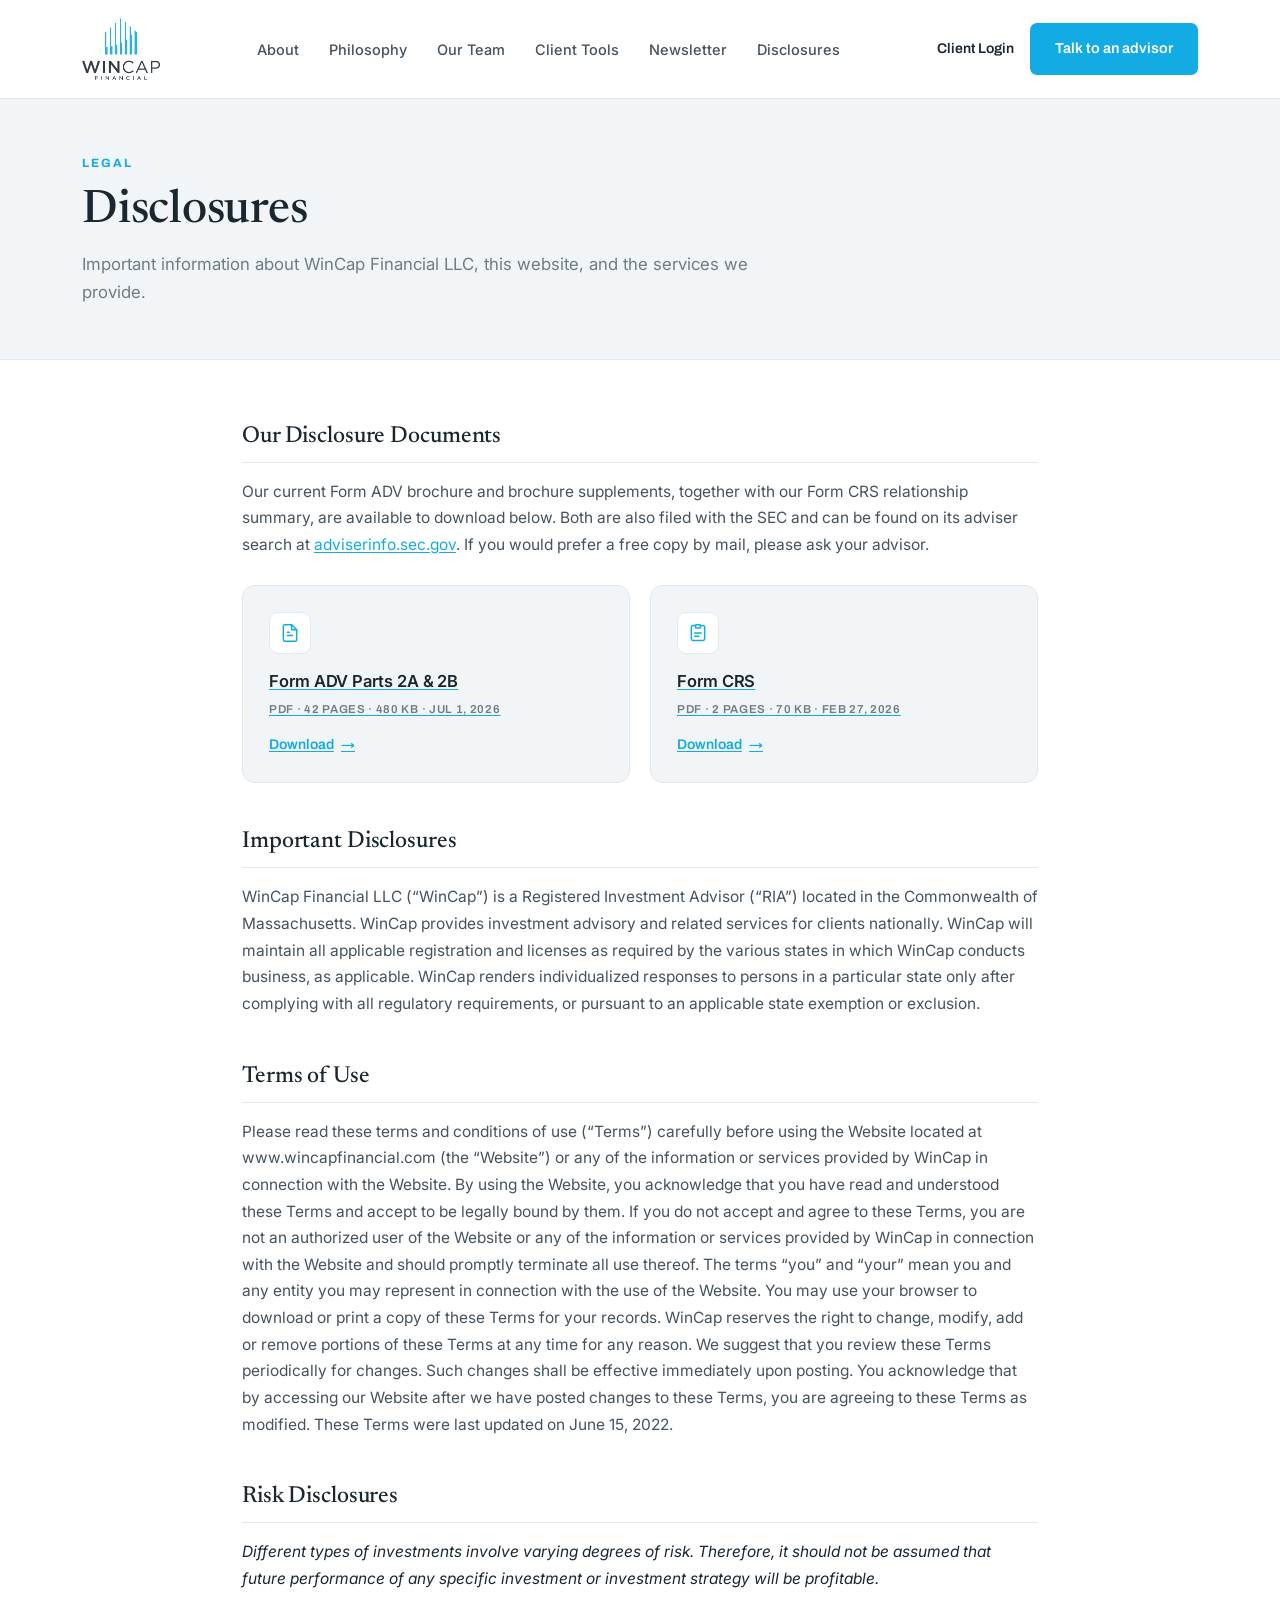
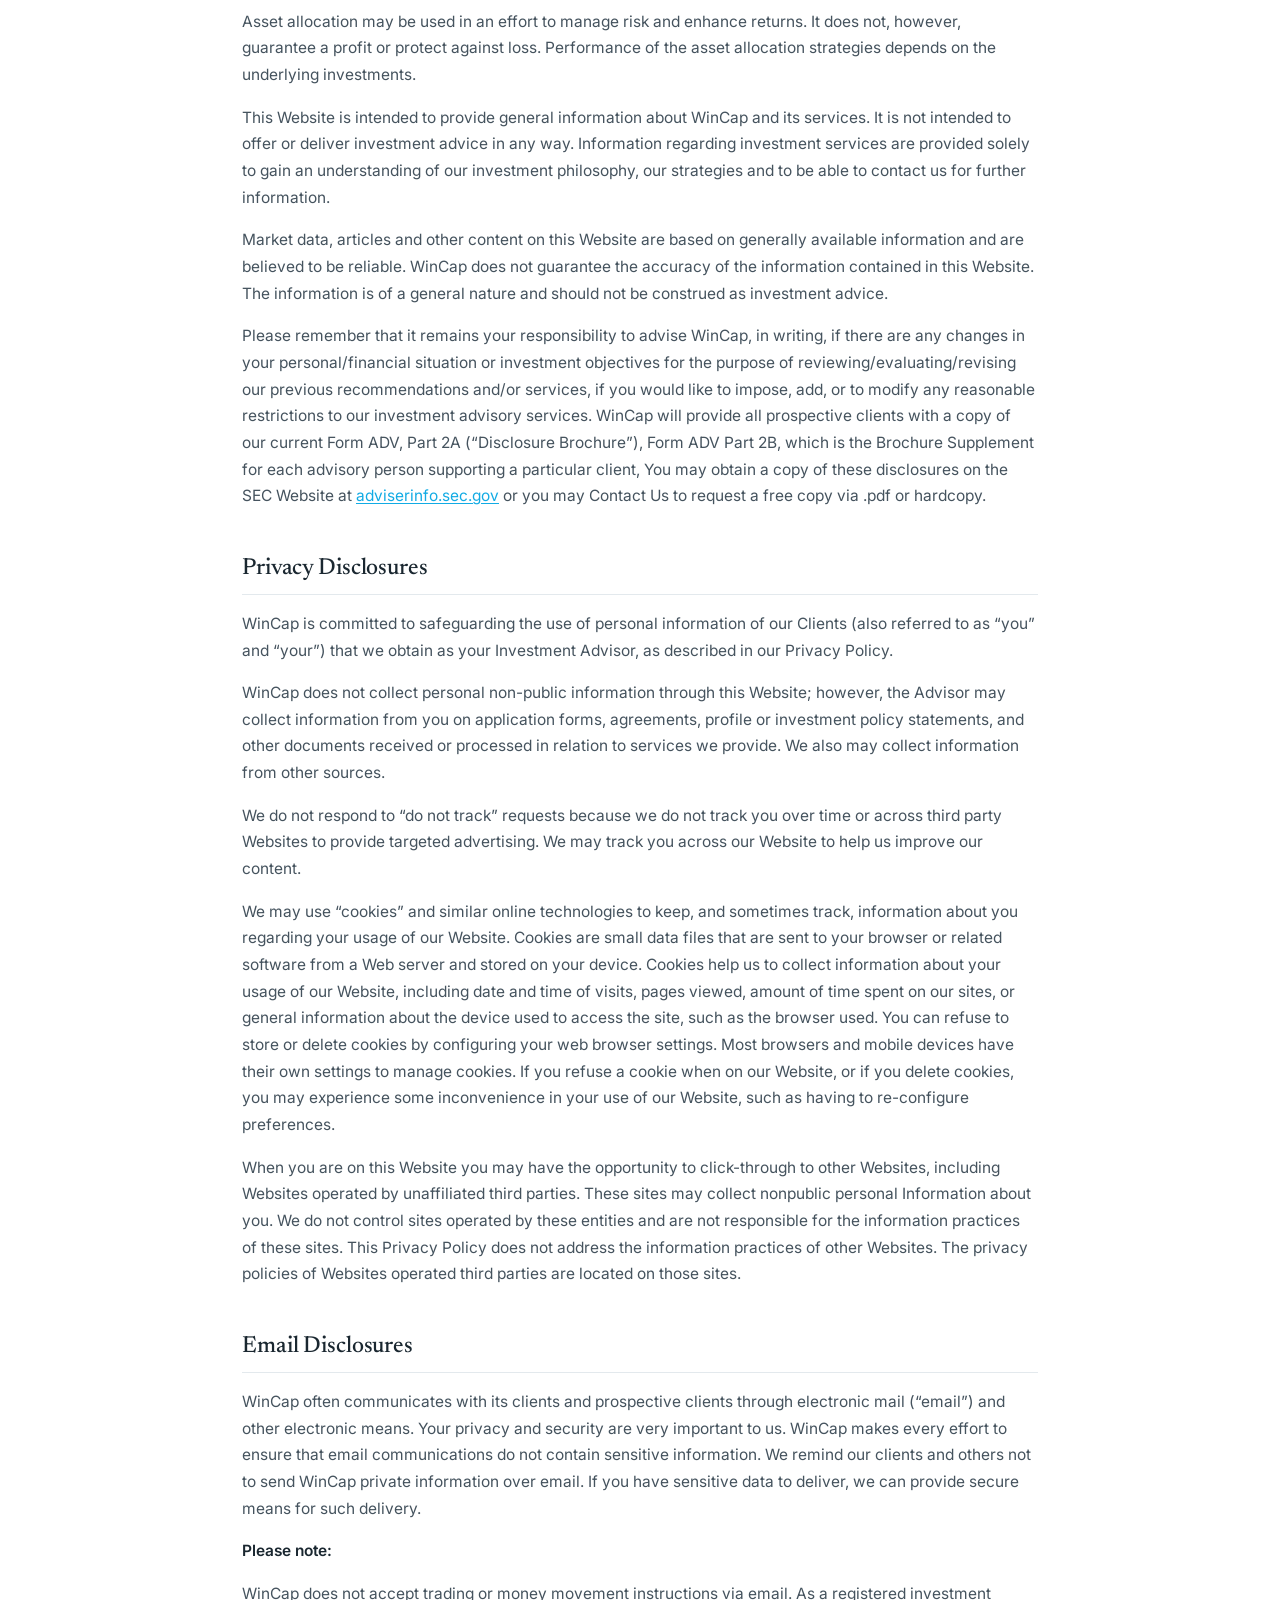
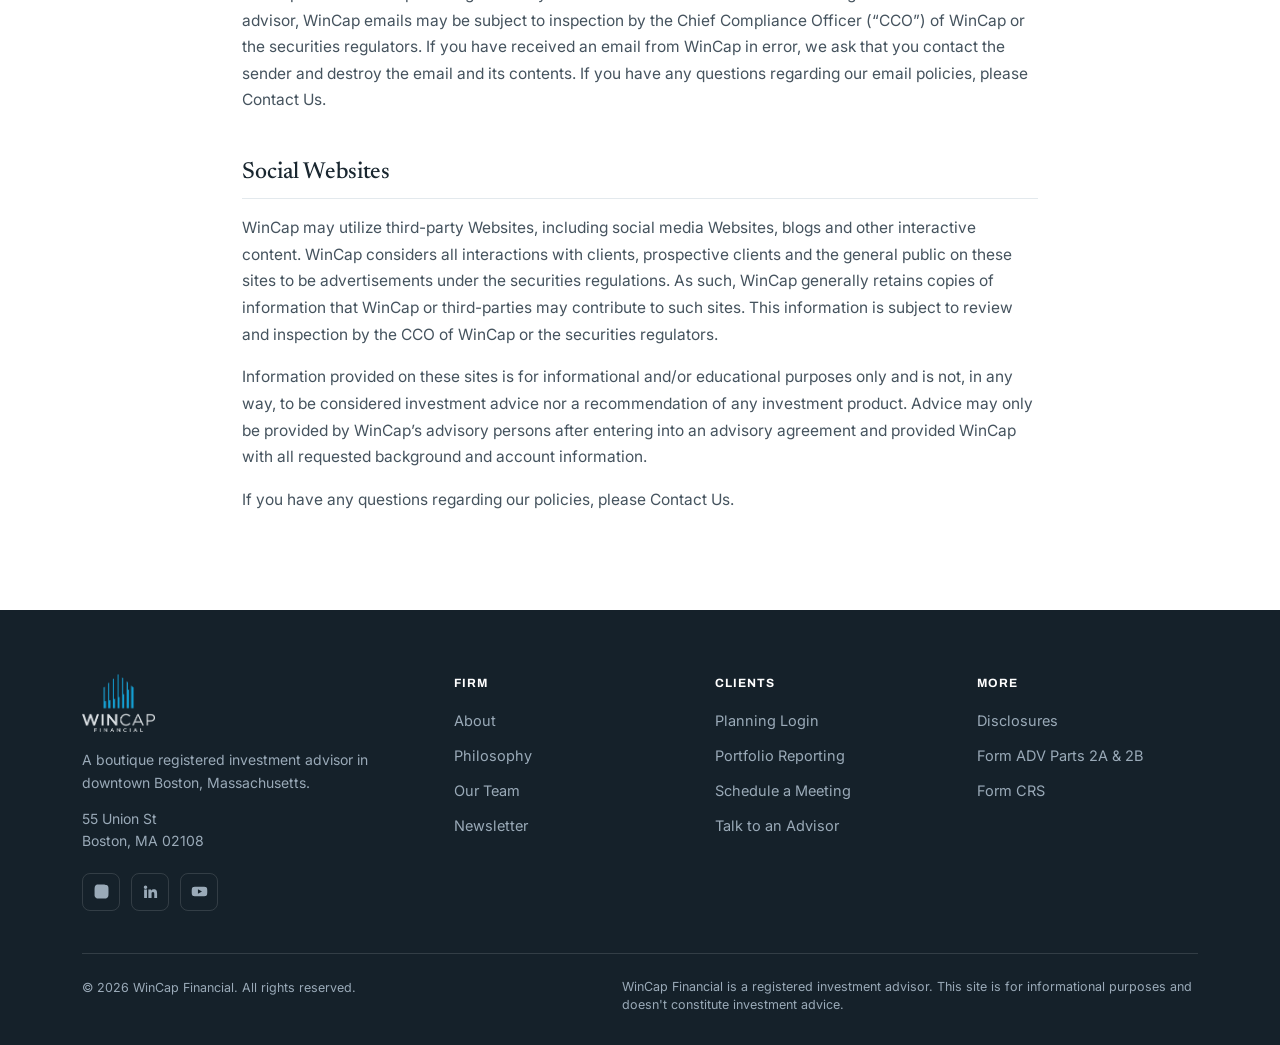
==== disclosures.html @ f6222c0a "Drop the description blurb inside the two document cards Each card is now icon, title, format/size/d" ====
<!DOCTYPE html>
<html lang="en">
<head>
<meta charset="UTF-8">
<meta name="viewport" content="width=device-width, initial-scale=1">
<title>Disclosures | WinCap Financial</title>
<meta name="description" content="Important disclosures, terms of use, risk, privacy and email disclosures for WinCap Financial LLC, a registered investment advisor in Boston, Massachusetts.">
<link rel="preconnect" href="https://fonts.googleapis.com">
<link rel="preconnect" href="https://fonts.gstatic.com" crossorigin>
<link href="https://fonts.googleapis.com/css2?family=Newsreader:opsz,wght@6..72,400;6..72,500;6..72,600&family=Inter:wght@400;500;600&family=Archivo:wght@600;700;800&display=swap" rel="stylesheet">
<link rel="stylesheet" href="styles.css">
</head>
<body class="page-light">

<header id="header">
  <div class="wrap nav">
    <a href="index.html" class="brand">
      <img class="lg lg-light" src="wincap-logo-light.png" alt="WinCap Financial">
      <img class="lg lg-dark" src="wincap-logo-dark.png" alt="WinCap Financial">
    </a>
    <ul class="nav-links">
      <li><a href="index.html#story">About</a></li>
      <li><a href="index.html#philosophy">Philosophy</a></li>
      <li><a href="index.html#team">Our Team</a></li>
      <li><a href="index.html#resources">Client Tools</a></li>
      <li><a href="newsletter.html">Newsletter</a></li>
      <li><a href="disclosures.html">Disclosures</a></li>
    </ul>
    <div class="nav-cta">
      <a href="https://wealth.emaplan.com/ema/Signin?ema" class="nav-login" target="_blank" rel="noopener">Client Login</a>
      <a href="https://connect.emaplan.com/a5t" class="btn btn-primary" target="_blank" rel="noopener">Talk to an advisor</a>
      <button class="burger" id="burger" aria-label="Open menu"><span></span><span></span><span></span></button>
    </div>
  </div>
</header>

<div class="mobile-menu" id="mobileMenu">
  <a href="index.html#story">About</a>
  <a href="index.html#philosophy">Philosophy</a>
  <a href="index.html#team">Our Team</a>
  <a href="index.html#resources">Client Tools</a>
  <a href="newsletter.html">Newsletter</a>
  <a href="disclosures.html">Disclosures</a>
  <a href="https://connect.emaplan.com/a5t" class="btn btn-primary" target="_blank" rel="noopener">Talk to an advisor</a>
</div>

<!-- PAGE HEAD -->
<section class="legal-head">
  <div class="wrap">
    <span class="eyebrow">Legal</span>
    <h1>Disclosures</h1>
    <p>Important information about WinCap Financial LLC, this website, and the services we provide.</p>
  </div>
</section>

<!-- DISCLOSURES -->
<section class="legal-body">
  <div class="wrap">

    <div class="legal-block">
      <h2>Our Disclosure Documents</h2>
      <p>Our current Form ADV brochure and brochure supplements, together with our Form CRS relationship summary, are available to download below. Both are also filed with the SEC and can be found on its adviser search at <a href="https://adviserinfo.sec.gov" target="_blank" rel="noopener">adviserinfo.sec.gov</a>. If you would prefer a free copy by mail, please ask your advisor.</p>
      <div class="doc-grid">
        <a class="doc-card" href="wincap-adv-part-2a-2b.pdf" target="_blank" rel="noopener">
          <span class="doc-ico"><svg viewBox="0 0 24 24" stroke-linecap="round" stroke-linejoin="round"><path d="M14 2H6a2 2 0 0 0-2 2v16a2 2 0 0 0 2 2h12a2 2 0 0 0 2-2V8z"/><path d="M14 2v6h6M9 15h6M9 11h2"/></svg></span>
          <h3>Form ADV Parts 2A &amp; 2B</h3>
          <div class="doc-meta">PDF &middot; 42 pages &middot; 480 KB &middot; Jul 1, 2026</div>
          <span class="doc-link">Download <span class="arrow">&rarr;</span></span>
        </a>
        <a class="doc-card" href="wincap-form-crs.pdf" target="_blank" rel="noopener">
          <span class="doc-ico"><svg viewBox="0 0 24 24" stroke-linecap="round" stroke-linejoin="round"><path d="M9 3H6a2 2 0 0 0-2 2v14a2 2 0 0 0 2 2h12a2 2 0 0 0 2-2V5a2 2 0 0 0-2-2h-3"/><rect x="9" y="2" width="6" height="4" rx="1"/><path d="M8 12h8M8 16h5"/></svg></span>
          <h3>Form CRS</h3>
          <div class="doc-meta">PDF &middot; 2 pages &middot; 70 KB &middot; Feb 27, 2026</div>
          <span class="doc-link">Download <span class="arrow">&rarr;</span></span>
        </a>
      </div>
    </div>

    <div class="legal-block">
      <h2>Important Disclosures</h2>
      <p>WinCap Financial LLC (&ldquo;WinCap&rdquo;) is a Registered Investment Advisor (&ldquo;RIA&rdquo;) located in the Commonwealth of Massachusetts. WinCap provides investment advisory and related services for clients nationally. WinCap will maintain all applicable registration and licenses as required by the various states in which WinCap conducts business, as applicable. WinCap renders individualized responses to persons in a particular state only after complying with all regulatory requirements, or pursuant to an applicable state exemption or exclusion.</p>
    </div>

    <div class="legal-block">
      <h2>Terms of Use</h2>
      <p>Please read these terms and conditions of use (&ldquo;Terms&rdquo;) carefully before using the Website located at www.wincapfinancial.com (the &ldquo;Website&rdquo;) or any of the information or services provided by WinCap in connection with the Website. By using the Website, you acknowledge that you have read and understood these Terms and accept to be legally bound by them. If you do not accept and agree to these Terms, you are not an authorized user of the Website or any of the information or services provided by WinCap in connection with the Website and should promptly terminate all use thereof. The terms &ldquo;you&rdquo; and &ldquo;your&rdquo; mean you and any entity you may represent in connection with the use of the Website. You may use your browser to download or print a copy of these Terms for your records. WinCap reserves the right to change, modify, add or remove portions of these Terms at any time for any reason. We suggest that you review these Terms periodically for changes. Such changes shall be effective immediately upon posting. You acknowledge that by accessing our Website after we have posted changes to these Terms, you are agreeing to these Terms as modified. These Terms were last updated on June 15, 2022.</p>
    </div>

    <div class="legal-block">
      <h2>Risk Disclosures</h2>
      <p><em>Different types of investments involve varying degrees of risk. Therefore, it should not be assumed that future performance of any specific investment or investment strategy will be profitable.</em></p>
      <p>Asset allocation may be used in an effort to manage risk and enhance returns. It does not, however, guarantee a profit or protect against loss. Performance of the asset allocation strategies depends on the underlying investments.</p>
      <p>This Website is intended to provide general information about WinCap and its services. It is not intended to offer or deliver investment advice in any way. Information regarding investment services are provided solely to gain an understanding of our investment philosophy, our strategies and to be able to contact us for further information.</p>
      <p>Market data, articles and other content on this Website are based on generally available information and are believed to be reliable. WinCap does not guarantee the accuracy of the information contained in this Website. The information is of a general nature and should not be construed as investment advice.</p>
      <p>Please remember that it remains your responsibility to advise WinCap, in writing, if there are any changes in your personal/financial situation or investment objectives for the purpose of reviewing/evaluating/revising our previous recommendations and/or services, if you would like to impose, add, or to modify any reasonable restrictions to our investment advisory services. WinCap will provide all prospective clients with a copy of our current Form ADV, Part 2A (&ldquo;Disclosure Brochure&rdquo;), Form ADV Part 2B, which is the Brochure Supplement for each advisory person supporting a particular client, You may obtain a copy of these disclosures on the SEC Website at <a href="https://adviserinfo.sec.gov" target="_blank" rel="noopener">adviserinfo.sec.gov</a> or you may Contact Us to request a free copy via .pdf or hardcopy.</p>
    </div>

    <div class="legal-block">
      <h2>Privacy Disclosures</h2>
      <p>WinCap is committed to safeguarding the use of personal information of our Clients (also referred to as &ldquo;you&rdquo; and &ldquo;your&rdquo;) that we obtain as your Investment Advisor, as described in our Privacy Policy.</p>
      <p>WinCap does not collect personal non-public information through this Website; however, the Advisor may collect information from you on application forms, agreements, profile or investment policy statements, and other documents received or processed in relation to services we provide. We also may collect information from other sources.</p>
      <p>We do not respond to &ldquo;do not track&rdquo; requests because we do not track you over time or across third party Websites to provide targeted advertising. We may track you across our Website to help us improve our content.</p>
      <p>We may use &ldquo;cookies&rdquo; and similar online technologies to keep, and sometimes track, information about you regarding your usage of our Website. Cookies are small data files that are sent to your browser or related software from a Web server and stored on your device. Cookies help us to collect information about your usage of our Website, including date and time of visits, pages viewed, amount of time spent on our sites, or general information about the device used to access the site, such as the browser used. You can refuse to store or delete cookies by configuring your web browser settings. Most browsers and mobile devices have their own settings to manage cookies. If you refuse a cookie when on our Website, or if you delete cookies, you may experience some inconvenience in your use of our Website, such as having to re-configure preferences.</p>
      <p>When you are on this Website you may have the opportunity to click-through to other Websites, including Websites operated by unaffiliated third parties. These sites may collect nonpublic personal Information about you. We do not control sites operated by these entities and are not responsible for the information practices of these sites. This Privacy Policy does not address the information practices of other Websites. The privacy policies of Websites operated third parties are located on those sites.</p>
    </div>

    <div class="legal-block">
      <h2>Email Disclosures</h2>
      <p>WinCap often communicates with its clients and prospective clients through electronic mail (&ldquo;email&rdquo;) and other electronic means. Your privacy and security are very important to us. WinCap makes every effort to ensure that email communications do not contain sensitive information. We remind our clients and others not to send WinCap private information over email. If you have sensitive data to deliver, we can provide secure means for such delivery.</p>
      <p><strong>Please note:</strong></p>
      <p>WinCap does not accept trading or money movement instructions via email. As a registered investment advisor, WinCap emails may be subject to inspection by the Chief Compliance Officer (&ldquo;CCO&rdquo;) of WinCap or the securities regulators. If you have received an email from WinCap in error, we ask that you contact the sender and destroy the email and its contents. If you have any questions regarding our email policies, please Contact Us.</p>
    </div>

    <div class="legal-block">
      <h2>Social Websites</h2>
      <p>WinCap may utilize third-party Websites, including social media Websites, blogs and other interactive content. WinCap considers all interactions with clients, prospective clients and the general public on these sites to be advertisements under the securities regulations. As such, WinCap generally retains copies of information that WinCap or third-parties may contribute to such sites. This information is subject to review and inspection by the CCO of WinCap or the securities regulators.</p>
      <p>Information provided on these sites is for informational and/or educational purposes only and is not, in any way, to be considered investment advice nor a recommendation of any investment product. Advice may only be provided by WinCap&rsquo;s advisory persons after entering into an advisory agreement and provided WinCap with all requested background and account information.</p>
      <p>If you have any questions regarding our policies, please Contact Us.</p>
    </div>

  </div>
</section>

<!-- FOOTER -->
<footer>
  <div class="wrap">
    <div class="foot-top">
      <div class="foot-brand">
        <img class="lg" src="wincap-logo-light.png" alt="WinCap Financial">
        <p>A boutique registered investment advisor in downtown Boston, Massachusetts.</p>
        <address class="foot-addr">55 Union St<br>Boston, MA 02108</address>
        <div class="socials">
          <a href="https://www.instagram.com/wincapcharts/" target="_blank" rel="noopener" aria-label="Instagram"><svg viewBox="0 0 24 24"><path d="M12 2.2c3.2 0 3.6 0 4.9.1 1.2.1 1.8.3 2.2.4.6.2 1 .5 1.4.9.4.4.7.8.9 1.4.2.4.4 1 .4 2.2.1 1.3.1 1.7.1 4.9s0 3.6-.1 4.9c-.1 1.2-.3 1.8-.4 2.2-.2.6-.5 1-.9 1.4-.4.4-.8.7-1.4.9-.4.2-1 .4-2.2.4-1.3.1-1.7.1-4.9.1s-3.6 0-4.9-.1c-1.2-.1-1.8-.3-2.2-.4-.6-.2-1-.5-1.4-.9-.4-.4-.7-.8-.9-1.4-.2-.4-.4-1-.4-2.2C2.2 15.6 2.2 15.2 2.2 12s0-3.6.1-4.9c.1-1.2.3-1.8.4-2.2.2-.6.5-1 .9-1.4.4-.4.8-.7 1.4-.9.4-.2 1-.4 2.2-.4C8.4 2.2 8.8 2.2 12 2.2zm0 3.1a4.9 4.9 0 1 1 0 9.8 4.9 4.9 0 0 1 0-9.8zm0 8a3.1 3.1 0 1 0 0-6.2 3.1 3.1 0 0 0 0 6.2zm6.3-8.2a1.15 1.15 0 1 1-2.3 0 1.15 1.15 0 0 1 2.3 0z"/></svg></a>
          <a href="https://www.linkedin.com/newsletters/wincap-financial-6926711688083718144" target="_blank" rel="noopener" aria-label="LinkedIn"><svg viewBox="0 0 24 24"><path d="M4.98 3.5a2.5 2.5 0 1 1 0 5 2.5 2.5 0 0 1 0-5zM3 9h4v12H3zM9 9h3.8v1.7h.1c.5-1 1.8-2 3.7-2 4 0 4.7 2.6 4.7 6V21h-4v-5.3c0-1.3 0-2.9-1.8-2.9s-2 1.4-2 2.8V21H9z"/></svg></a>
          <a href="https://www.youtube.com/watch?v=tsH4lXROI3k" target="_blank" rel="noopener" aria-label="YouTube"><svg viewBox="0 0 24 24"><path d="M23 12s0-3.2-.4-4.7c-.2-.9-.9-1.5-1.7-1.7C19.4 5.2 12 5.2 12 5.2s-7.4 0-8.9.4c-.8.2-1.5.8-1.7 1.7C1 8.8 1 12 1 12s0 3.2.4 4.7c.2.9.9 1.5 1.7 1.7 1.5.4 8.9.4 8.9.4s7.4 0 8.9-.4c.8-.2 1.5-.8 1.7-1.7.4-1.5.4-4.7.4-4.7zM9.8 15.3V8.7l5.7 3.3z"/></svg></a>
        </div>
      </div>
      <div class="foot-col">
        <h5>Firm</h5>
        <a href="index.html#story">About</a>
        <a href="index.html#philosophy">Philosophy</a>
        <a href="index.html#team">Our Team</a>
        <a href="newsletter.html">Newsletter</a>
      </div>
      <div class="foot-col">
        <h5>Clients</h5>
        <a href="https://wealth.emaplan.com/ema/Signin?ema" target="_blank" rel="noopener">Planning Login</a>
        <a href="https://bd3.bdreporting.com/Auth/WinCap/SignIn" target="_blank" rel="noopener">Portfolio Reporting</a>
        <a href="https://calendly.com/wincapfinancial" target="_blank" rel="noopener">Schedule a Meeting</a>
        <a href="https://connect.emaplan.com/a5t" target="_blank" rel="noopener">Talk to an Advisor</a>
      </div>
      <div class="foot-col">
        <h5>More</h5>
        <a href="disclosures.html">Disclosures</a>
        <a href="wincap-adv-part-2a-2b.pdf" target="_blank" rel="noopener">Form ADV Parts 2A &amp; 2B</a>
        <a href="wincap-form-crs.pdf" target="_blank" rel="noopener">Form CRS</a>
      </div>
    </div>
    <div class="foot-bottom">
      <span>&copy; 2026 WinCap Financial. All rights reserved.</span>
      <span class="disc">WinCap Financial is a registered investment advisor. This site is for informational purposes and doesn't constitute investment advice.</span>
    </div>
  </div>
</footer>

<script src="main.js"></script>
</body>
</html>
---- styles.css ----
:root{
    --blue:#12ABE4;
    --blue-deep:#0E8FC0;
    --blue-soft:#E4F4FC;
    --ink:#1B2831;
    --ink-2:#243541;
    --navy:#1A2730;
    --paper:#F2F5F7;
    --white:#FFFFFF;
    --text-dark:#1A2730;
    --text-body:#45535E;
    --text-muted:#6E7C87;
    --text-light:#E6EDF2;
    --text-light-muted:#9AAAB8;
    --line:#E3E9ED;
    --line-dark:rgba(255,255,255,.13);
    --serif:"Newsreader",Georgia,"Times New Roman",serif;
    --sans:"Inter",system-ui,sans-serif;
    --grotesk:"Archivo",sans-serif;
    --radius:12px;
    --maxw:1180px;
    --ease:cubic-bezier(.4,0,.2,1);
  }
  *{box-sizing:border-box;margin:0;padding:0}
  html{scroll-behavior:smooth}
  body{font-family:var(--sans);color:var(--text-body);background:var(--white);line-height:1.65;-webkit-font-smoothing:antialiased;overflow-x:hidden}
  h1,h2,h3,h4{font-family:var(--serif);color:var(--text-dark);font-weight:500;line-height:1.12;letter-spacing:-.005em}
  a{color:inherit;text-decoration:none}
  img{max-width:100%;display:block}
  section{scroll-margin-top:88px}
  .wrap{max-width:var(--maxw);margin:0 auto;padding:0 32px}

  .eyebrow{font-family:var(--grotesk);font-weight:700;font-size:12px;letter-spacing:.16em;text-transform:uppercase;color:var(--blue);display:inline-block}

  .btn{display:inline-flex;align-items:center;gap:9px;font-family:var(--grotesk);font-weight:600;font-size:14.5px;padding:13px 24px;border-radius:7px;cursor:pointer;border:1px solid transparent;transition:background .25s var(--ease),color .25s var(--ease),border-color .25s var(--ease)}
  .btn-primary{background:var(--blue);color:#fff}
  .btn-primary:hover{background:var(--blue-deep)}
  .btn-white{background:#fff;color:var(--ink)}
  .btn-white:hover{background:var(--paper)}
  .btn .arrow{transition:transform .25s var(--ease)}
  .btn:hover .arrow{transform:translateX(3px)}

  /* Nav + real logo (light version over dark hero, dark version once scrolled onto white) */
  header{position:fixed;top:0;left:0;right:0;z-index:100;padding:18px 0;transition:background .3s var(--ease),box-shadow .3s var(--ease),padding .3s var(--ease)}
  header.scrolled{background:rgba(255,255,255,.96);backdrop-filter:blur(12px);box-shadow:0 1px 0 var(--line);padding:10px 0}
  .nav{display:flex;align-items:center;justify-content:space-between;gap:24px}
  .brand{display:inline-flex;align-items:center;height:62px}
  .lg{height:62px;width:auto;display:block;transition:height .3s var(--ease)}
  .lg-dark{display:none}
  header.scrolled .lg-light{display:none}
  header.scrolled .lg-dark{display:block}
  header.scrolled .brand{height:48px}
  header.scrolled .lg{height:48px}
  .nav-links{display:flex;align-items:center;gap:30px;list-style:none}
  .nav-links a{font-size:14.5px;font-weight:500;color:var(--text-light);transition:color .25s}
  .nav-links a:hover{color:var(--blue)}
  header.scrolled .nav-links a{color:var(--text-body)}
  .nav-cta{display:flex;align-items:center;gap:16px}
  .nav-login{font-family:var(--grotesk);font-weight:600;font-size:14px;color:#fff;transition:color .25s}
  .nav-login:hover{color:var(--blue)}
  header.scrolled .nav-login{color:var(--text-dark)}
  .burger{display:none;flex-direction:column;gap:5px;background:none;border:0;cursor:pointer;padding:8px}
  .burger span{width:24px;height:2px;background:#fff;transition:.3s}
  header.scrolled .burger span{background:var(--ink)}

  .mobile-menu{position:fixed;inset:0;background:var(--ink);z-index:99;display:flex;flex-direction:column;justify-content:center;align-items:center;gap:6px;
    transform:translateY(-100%);opacity:0;visibility:hidden;pointer-events:none;transition:transform .4s var(--ease),opacity .4s var(--ease),visibility .4s}
  .mobile-menu.open{transform:translateY(0);opacity:1;visibility:visible;pointer-events:auto}
  .mobile-menu a{font-family:var(--serif);font-weight:500;font-size:28px;color:#fff;padding:12px}
  .mobile-menu .btn{margin-top:18px}

  /* Hero: the harbour skyline photo with the brand mark centred on it.
     ::before keeps the nav readable at the top and settles the base of the
     frame; ::after is a soft vignette behind the mark only, so the skyline
     and the water keep their colour out at the edges. */
  .hero{position:relative;min-height:600px;overflow:hidden;display:flex;align-items:center;justify-content:center;
    background:#0B1622 url("boston-harbor-skyline.jpg") center 42%/cover no-repeat}
  .hero::before{content:"";position:absolute;inset:0;z-index:1;background:linear-gradient(180deg,rgba(10,20,28,.58) 0%,rgba(10,20,28,.16) 34%,rgba(10,20,28,.10) 70%,rgba(10,20,28,.34) 100%)}
  .hero::after{content:"";position:absolute;inset:0;z-index:1;background:radial-gradient(52% 48% at 50% 52%,rgba(6,14,22,.62) 0%,rgba(6,14,22,.26) 56%,rgba(6,14,22,0) 78%)}
  .hero-mark{position:relative;z-index:2;width:100%;padding:0 32px;display:flex;flex-direction:column;align-items:center;text-align:center}
  .hero-logo{height:140px;width:auto}
  .hero-tag{margin-top:24px;font-family:var(--grotesk);font-weight:700;font-size:13px;letter-spacing:.22em;text-transform:uppercase;color:#fff;text-shadow:0 1px 12px rgba(6,14,22,.6)}

  /* Cleaned-up growth panel */
  .panel{background:linear-gradient(155deg,#1BB4EC,#0E93C6);border:0;border-radius:16px;padding:28px 30px 26px;box-shadow:0 30px 60px -28px rgba(14,147,192,.55)}
  .panel-top{display:flex;align-items:center;justify-content:space-between;margin-bottom:14px}
  .panel-top .lab{font-family:var(--grotesk);font-weight:600;font-size:11.5px;letter-spacing:.13em;text-transform:uppercase;color:rgba(255,255,255,.82)}
  .panel-top .tag{font-family:var(--grotesk);font-weight:600;font-size:11.5px;color:#fff;background:rgba(255,255,255,.18);border:1px solid rgba(255,255,255,.4);padding:4px 10px;border-radius:100px}
  .panel .fig{font-family:var(--serif);font-weight:500;font-size:54px;color:#fff;line-height:1}
  .panel .fig span{color:#fff}
  .panel .divider{height:1px;background:rgba(255,255,255,.28);margin:22px 0 16px}
  .panel svg{display:block;width:100%;height:auto}
  .panel .axis{display:flex;justify-content:space-between;margin-top:8px;font-family:var(--grotesk);font-weight:600;font-size:11.5px;color:rgba(255,255,255,.82)}

  .sec{padding:100px 0}
  .sec-paper{background:var(--paper)}
  .sec-dark{background:var(--ink);color:var(--text-light)}
  .sec-dark h2,.sec-dark h3,.sec-dark h4{color:#fff}
  .sec-head{max-width:56ch;margin-bottom:52px}
  .sec-head h2{font-size:clamp(2rem,3.4vw,2.85rem);margin:16px 0 14px}
  .sec-head h1{font-family:var(--serif);font-weight:500;font-size:clamp(2.15rem,3.9vw,3.05rem);color:var(--text-dark);margin:0 0 18px;max-width:19ch;line-height:1.09}
  .sec-head h1 em{font-style:italic;color:var(--blue)}
  .sec-head p{font-size:1.08rem;color:var(--text-muted)}
  .sec-head-center{max-width:64ch;margin-left:auto;margin-right:auto;text-align:center}
  .sec-head-center h1{max-width:21ch;margin-left:auto;margin-right:auto}

  /* Stats */
  .stats{display:grid;grid-template-columns:repeat(4,1fr)}
  .stat{padding:6px 28px;border-left:1px solid var(--line)}
  .stat:first-child{border-left:0;padding-left:0}
  .stat .num{font-family:var(--serif);font-weight:500;font-size:clamp(2.3rem,3.6vw,3.1rem);color:var(--ink);line-height:1}
  .stat .num span{color:inherit}
  .stat .lbl{margin-top:12px;font-size:14px;color:var(--text-muted)}

  /* Story */
  .story-grid{display:grid;grid-template-columns:1fr 1fr;gap:64px;align-items:center}
  .story-copy p{font-size:1.06rem;margin-bottom:18px;color:var(--text-body)}
  .story-copy p strong{color:var(--text-dark);font-weight:600}
  .timeline{border-left:1px solid var(--line);padding-left:28px}
  .tl{position:relative;padding:0 0 26px}
  .tl:last-child{padding-bottom:0}
  .tl::before{content:"";position:absolute;left:-33px;top:6px;width:9px;height:9px;border-radius:50%;background:var(--blue);box-shadow:0 0 0 4px var(--white)}
  .tl .yr{font-family:var(--grotesk);font-weight:700;font-size:15px;color:var(--blue)}
  .tl h4{font-family:var(--sans);font-weight:600;font-size:16px;color:var(--text-dark);margin:2px 0 3px}
  .tl p{font-size:14.5px;color:var(--text-muted)}

  /* Philosophy */
  .phil-grid{display:grid;grid-template-columns:1fr 1fr;gap:56px;align-items:center}
  .runway-card{background:var(--white);border:1px solid var(--line);border-radius:var(--radius);padding:32px}
  .runway-card .rc-t{font-family:var(--sans);font-weight:600;color:var(--text-dark);font-size:15px}
  .runway-card .rc-s{font-size:13px;color:var(--text-muted);margin-bottom:22px}
  .rb-row{display:grid;grid-template-columns:88px 1fr;gap:14px;align-items:center;margin-bottom:12px}
  .rb-name{font-family:var(--grotesk);font-weight:600;font-size:12.5px;color:var(--text-muted);text-align:right}
  .rb-track{height:32px;border-radius:5px;background:var(--paper);overflow:hidden}
  .rb-fill{height:100%;border-radius:5px;display:flex;align-items:center;padding-left:14px;font-family:var(--grotesk);font-weight:600;font-size:12px;color:#fff}
  .rb-fill.equity{background:var(--blue);width:70%}
  .rb-fill.bond{background:#8FA6B5;width:40%}
  .runway-card .rc-note{font-size:13px;color:var(--text-muted);margin-top:20px;line-height:1.55}
  .runway-chart{display:block;width:100%;height:auto;margin:14px 0 2px}
  .phil-points{list-style:none;display:flex;flex-direction:column;gap:26px}
  .pp{display:grid;grid-template-columns:auto 1fr;gap:18px}
  .pp .ic{width:40px;height:40px;border-radius:9px;background:var(--blue-soft);display:grid;place-items:center;flex-shrink:0}
  .pp .ic svg{width:19px;height:19px;stroke:var(--blue);fill:none;stroke-width:1.8}
  .pp h4{font-family:var(--sans);font-weight:600;font-size:16.5px;color:var(--text-dark);margin-bottom:4px}
  .pp p{font-size:14.5px;color:var(--text-muted)}

  /* Team. Each card is a button that opens the biography dialog. */
  /* Flex rather than grid so the short last row centres itself at every width. */
  .team-grid{display:flex;flex-wrap:wrap;justify-content:center;gap:22px}
  .member{position:relative;aspect-ratio:1/1;display:block;flex:0 0 calc((100% - 44px)/3);padding:0;margin:0;overflow:hidden;background:var(--paper);border:1px solid var(--line);border-radius:var(--radius);text-align:left;font:inherit;color:inherit;cursor:pointer;transition:border-color .25s var(--ease),box-shadow .25s var(--ease)}
  .member:hover{border-color:#C6D2DB;box-shadow:0 14px 34px -18px rgba(26,39,48,.42)}
  .member:focus-visible{outline:2px solid var(--blue);outline-offset:2px}
  .member-photo{position:absolute;inset:0;width:100%;height:100%;object-fit:cover;display:block;transition:transform .5s var(--ease)}
  .member:hover .member-photo{transform:scale(1.045)}
  .member::after{content:"";position:absolute;inset:0;z-index:1;background:linear-gradient(to top,rgba(10,20,28,.88) 0%,rgba(10,20,28,.46) 32%,rgba(10,20,28,0) 62%)}
  .member-body{position:absolute;z-index:2;left:0;right:0;bottom:0;display:block;padding:18px 18px 16px}
  .member-name{display:block;font-family:var(--sans);font-weight:600;font-size:17px;color:#fff;margin-bottom:3px}
  .member-creds{font-weight:500;font-size:.87em;color:rgba(255,255,255,.78)}
  .member .role{display:block;font-size:13.5px;color:rgba(255,255,255,.82);margin-bottom:10px}
  .member .prof{font-family:var(--grotesk);font-weight:600;font-size:12.5px;color:#fff;display:inline-flex;align-items:center;gap:6px;transition:gap .25s}
  .member:hover .prof{gap:10px}

  /* Biography dialog */
  body.modal-open{overflow:hidden}
  .bio-modal{position:fixed;inset:0;z-index:200;display:none;align-items:center;justify-content:center;padding:24px}
  .bio-modal.open{display:flex}
  .bio-backdrop{position:absolute;inset:0;background:rgba(10,20,28,.62)}
  .bio-panel{position:relative;background:var(--white);border-radius:16px;width:100%;max-width:760px;max-height:88vh;overflow-y:auto;box-shadow:0 40px 80px -30px rgba(10,20,28,.55)}
  .bio-close{position:absolute;top:14px;right:14px;width:36px;height:36px;border-radius:50%;border:1px solid var(--line);background:var(--white);color:var(--text-muted);font-size:22px;line-height:1;cursor:pointer;display:grid;place-items:center;transition:color .25s,border-color .25s}
  .bio-close:hover{color:var(--text-dark);border-color:#C6D2DB}
  .bio-head{display:grid;grid-template-columns:132px 1fr;gap:24px;align-items:center;padding:32px 32px 24px;border-bottom:1px solid var(--line)}
  .bio-photo{width:132px;height:132px;border-radius:12px;object-fit:cover;display:block}
  .bio-head h3{font-family:var(--serif);font-weight:500;font-size:1.7rem;color:var(--text-dark);margin-bottom:6px}
  .bio-creds{font-size:.62em;color:var(--text-muted);letter-spacing:.01em}
  .bio-role{font-size:14.5px;color:var(--text-muted)}
  .bio-body{padding:26px 32px 32px}
  .bio-body p{font-size:15.5px;line-height:1.72;margin-bottom:15px}
  .bio-body p:last-of-type{margin-bottom:0}

  /* Resources */
  .res-grid{display:grid;grid-template-columns:repeat(3,1fr);gap:22px}
  .res-card{background:var(--white);border:1px solid var(--line);border-radius:var(--radius);padding:30px;display:flex;flex-direction:column;transition:border-color .25s var(--ease),box-shadow .25s var(--ease)}
  .res-card:hover{border-color:#C6D2DB;box-shadow:0 12px 30px -18px rgba(26,39,48,.3)}
  .res-ico{width:44px;height:44px;border-radius:9px;background:var(--blue-soft);display:grid;place-items:center;margin-bottom:20px}
  .res-ico svg{width:21px;height:21px;stroke:var(--blue);fill:none;stroke-width:1.8}
  .res-card h4{font-family:var(--sans);font-weight:600;font-size:17px;color:var(--text-dark);margin-bottom:9px}
  .res-card p{font-size:14.5px;color:var(--text-muted);margin-bottom:22px;flex:1}
  .res-link{font-family:var(--grotesk);font-weight:600;font-size:14px;color:var(--blue);display:inline-flex;align-items:center;gap:7px;transition:gap .25s}
  .res-card:hover .res-link{gap:11px}

  /* Client pillars */
  .pillars{display:grid;grid-template-columns:repeat(3,1fr);gap:36px}
  .pillar .pic{width:46px;height:46px;border-radius:11px;background:var(--blue-soft);display:grid;place-items:center;margin-bottom:18px}
  .pillar .pic svg{width:22px;height:22px;stroke:var(--blue);fill:none;stroke-width:1.8}
  .pillar h3{font-family:var(--sans);font-weight:600;font-size:19px;color:var(--text-dark);margin-bottom:8px}
  .pillar p{font-size:15px;color:var(--text-muted)}

  /* Mission photo card (aerial dusk shot of Fenway and the Boston skyline) */
  .mission-card{position:relative;border-radius:16px;overflow:hidden;min-height:400px}
  .mission-card img{position:absolute;inset:0;width:100%;height:100%;object-fit:cover;object-position:50% 50%}

  /* CTA */
  .cta{background:linear-gradient(150deg,#1BB4EC,#0E93C6);text-align:center;padding:92px 0}
  .cta-inner{max-width:50ch;margin:0 auto}
  .cta h2{color:#fff;font-size:clamp(2rem,3.6vw,2.9rem);margin-bottom:16px}
  .cta p{color:rgba(255,255,255,.92);font-size:1.1rem;margin-bottom:32px}

  /* Footer */
  footer{background:#15212A;color:var(--text-light-muted);padding:64px 0 30px}
  .foot-top{display:grid;grid-template-columns:1.5fr 1fr 1fr 1fr;gap:40px;padding-bottom:42px;border-bottom:1px solid var(--line-dark)}
  .foot-brand .lg{height:58px;margin-bottom:16px}
  .foot-brand p{font-size:14px;max-width:34ch;margin-bottom:14px}
  .foot-addr{font-style:normal;font-size:14px;line-height:1.6;margin-bottom:20px}
  .socials{display:flex;gap:11px}
  .socials a{width:38px;height:38px;border-radius:8px;border:1px solid var(--line-dark);display:grid;place-items:center;transition:border-color .25s,background .25s}
  .socials a:hover{border-color:var(--blue);background:rgba(18,171,228,.12)}
  .socials svg{width:17px;height:17px;fill:var(--text-light-muted);transition:fill .25s}
  .socials a:hover svg{fill:#fff}
  .foot-col h5{font-family:var(--grotesk);font-weight:700;color:#fff;font-size:12px;letter-spacing:.08em;text-transform:uppercase;margin-bottom:16px}
  .foot-col a{display:block;font-size:14.5px;margin-bottom:11px;transition:color .25s}
  .foot-col a:hover{color:var(--blue)}
  .foot-bottom{display:flex;justify-content:space-between;gap:20px;padding-top:24px;font-size:12.5px;flex-wrap:wrap}
  .foot-bottom .disc{max-width:72ch;line-height:1.5}

  .reveal{opacity:0;transform:translateY(16px);transition:opacity .6s var(--ease),transform .6s var(--ease)}
  .reveal.in{opacity:1;transform:none}

  /* Interior pages (no dark photo hero, so the header wears its solid look from the top) */
  body.page-light header{background:rgba(255,255,255,.96);backdrop-filter:blur(12px);box-shadow:0 1px 0 var(--line)}
  body.page-light .nav-links a{color:var(--text-body)}
  body.page-light .nav-login{color:var(--text-dark)}
  body.page-light .burger span{background:var(--ink)}
  body.page-light .lg-light{display:none}
  body.page-light .lg-dark{display:block}

  /* Newsletter: the Substack posts, listed and read on this site */
  .posts{padding:56px 0 96px}
  .post-list{display:grid;gap:18px}
  .post-list[hidden],.post-view[hidden]{display:none}
  .post-status{font-size:15.5px;color:var(--text-muted)}
  .post-status a{color:var(--blue);text-decoration:underline;text-underline-offset:2px}
  .post-card{display:grid;grid-template-columns:230px 1fr;gap:24px;align-items:stretch;width:100%;padding:0;margin:0;text-align:left;font:inherit;color:inherit;cursor:pointer;background:var(--white);border:1px solid var(--line);border-radius:var(--radius);overflow:hidden;transition:border-color .25s var(--ease),box-shadow .25s var(--ease)}
  .post-card:hover{border-color:#C6D2DB;box-shadow:0 12px 30px -18px rgba(26,39,48,.3)}
  .post-card:focus-visible{outline:2px solid var(--blue);outline-offset:2px}
  .post-thumb{width:230px;height:100%;min-height:158px;object-fit:cover;display:block;background:var(--paper)}
  .post-thumb-empty{background:var(--blue-soft)}
  .post-body{display:block;padding:24px 26px 24px 0}
  .post-date{display:block;font-family:var(--grotesk);font-weight:600;font-size:11.5px;letter-spacing:.08em;text-transform:uppercase;color:var(--text-muted);margin-bottom:9px}
  .post-name{display:block;font-family:var(--serif);font-weight:500;font-size:1.34rem;line-height:1.22;color:var(--text-dark);margin-bottom:10px}
  .post-excerpt{display:block;font-size:14.5px;line-height:1.6;color:var(--text-muted);margin-bottom:14px}
  .post-more{font-family:var(--grotesk);font-weight:600;font-size:13.5px;color:var(--blue);display:inline-flex;align-items:center;gap:6px;transition:gap .25s}
  .post-card:hover .post-more{gap:10px}

  /* A single post, rendered from the feed */
  .post-view{max-width:720px;margin:0 auto}
  .post-back{background:none;border:0;padding:0;margin-bottom:26px;font-family:var(--grotesk);font-weight:600;font-size:13.5px;color:var(--blue);cursor:pointer}
  .post-back:hover{color:var(--blue-deep)}
  .post-title{font-size:clamp(1.8rem,3vw,2.5rem);line-height:1.14;margin-bottom:12px}
  .post-meta{font-family:var(--grotesk);font-weight:600;font-size:11.5px;letter-spacing:.08em;text-transform:uppercase;color:var(--text-muted);padding-bottom:22px;margin-bottom:28px;border-bottom:1px solid var(--line)}
  .post-content{font-size:16px;line-height:1.75}
  .post-content p{margin-bottom:18px}
  .post-content h1,.post-content h2,.post-content h3,.post-content h4{margin:34px 0 12px;font-size:1.3rem;line-height:1.25}
  .post-content img{max-width:100%;height:auto;border-radius:10px;margin:8px 0}
  .post-content figure{margin:24px 0}
  .post-content figcaption{font-size:13px;color:var(--text-muted);margin-top:9px;text-align:center}
  .post-content a{color:var(--blue);text-decoration:underline;text-underline-offset:2px}
  .post-content ul,.post-content ol{margin:0 0 18px 22px}
  .post-content li{margin-bottom:8px}
  .post-content blockquote{border-left:3px solid var(--blue);padding-left:18px;margin:24px 0;color:var(--text-muted)}
  .post-content hr{border:0;border-top:1px solid var(--line);margin:30px 0}
  .post-content table{width:100%;border-collapse:collapse;margin-bottom:18px;font-size:14.5px}
  .post-content th,.post-content td{border:1px solid var(--line);padding:8px 10px;text-align:left}
  .post-source{display:inline-flex;align-items:center;gap:7px;margin-top:32px;padding-top:26px;border-top:1px solid var(--line);width:100%;font-family:var(--grotesk);font-weight:600;font-size:14px;color:var(--blue);transition:gap .25s}
  .post-source:hover{gap:11px}

  /* Legal / disclosures page */
  .legal-head{background:var(--paper);border-bottom:1px solid var(--line);padding:148px 0 52px}
  .legal-head .eyebrow{margin-bottom:12px}
  .legal-head h1{font-size:clamp(2.1rem,3.6vw,2.9rem);margin-bottom:14px}
  .legal-head p{color:var(--text-muted);font-size:1.05rem;max-width:62ch}
  .legal-body{padding:64px 0 96px}
  .legal-body .wrap{max-width:860px}
  .legal-block{margin-bottom:46px}
  .legal-block:last-child{margin-bottom:0}
  .legal-block h2{font-size:1.45rem;margin-bottom:16px;padding-bottom:12px;border-bottom:1px solid var(--line)}
  .legal-block p{font-size:15.5px;line-height:1.72;margin-bottom:16px}
  .legal-block p:last-child{margin-bottom:0}
  .legal-block em{font-style:italic;color:var(--text-dark)}
  .legal-block strong{font-weight:600;color:var(--text-dark)}
  .legal-block a{color:var(--blue);text-decoration:underline;text-underline-offset:2px}

  /* Downloadable disclosure documents (ADV, Form CRS) */
  .doc-grid{display:grid;grid-template-columns:1fr 1fr;gap:20px;margin-top:26px}
  .doc-card{background:var(--paper);border:1px solid var(--line);border-radius:var(--radius);padding:26px;display:flex;flex-direction:column;transition:border-color .25s var(--ease),box-shadow .25s var(--ease)}
  .doc-card:hover{border-color:#C6D2DB;box-shadow:0 12px 30px -18px rgba(26,39,48,.3)}
  .doc-ico{width:42px;height:42px;border-radius:9px;background:var(--white);border:1px solid var(--line);display:grid;place-items:center;margin-bottom:18px}
  .doc-ico svg{width:20px;height:20px;stroke:var(--blue);fill:none;stroke-width:1.8}
  .doc-card h3{font-family:var(--sans);font-weight:600;font-size:16.5px;color:var(--text-dark);margin-bottom:10px}
  /* margin-top:auto keeps the meta and Download pinned to the bottom of the
     card now that the description paragraph no longer stretches to fill it. */
  .doc-meta{font-family:var(--grotesk);font-weight:600;font-size:11.5px;letter-spacing:.06em;text-transform:uppercase;color:var(--text-muted);margin-top:auto;margin-bottom:14px}
  .doc-link{font-family:var(--grotesk);font-weight:600;font-size:14px;color:var(--blue);display:inline-flex;align-items:center;gap:7px;transition:gap .25s}
  .doc-card:hover .doc-link{gap:11px}

  @media(max-width:960px){
    .story-grid,.phil-grid,.part-grid,.pillars{grid-template-columns:1fr;gap:44px}
    .panel{max-width:520px}
    .stats{grid-template-columns:1fr 1fr;gap:32px 0}
    .stat{padding:0 24px}
    .stat:nth-child(odd){border-left:0;padding-left:0}
    .member{flex-basis:calc((100% - 22px)/2)}
    .res-grid{grid-template-columns:1fr}
    .foot-top{grid-template-columns:1fr 1fr}
    .nav-links,.nav-login{display:none}
    .burger{display:flex}
  }
  @media(max-width:560px){
    .wrap{padding:0 22px}
    .sec{padding:70px 0}
    .stats{grid-template-columns:1fr 1fr}
    .member{flex-basis:100%}
    .bio-modal{padding:0}
    .bio-panel{max-height:100vh;border-radius:0}
    .bio-head{grid-template-columns:1fr;justify-items:center;text-align:center;padding:56px 22px 22px;gap:16px}
    .bio-body{padding:22px 22px 32px}
    .hero{min-height:440px}
    .hero-logo{height:96px}
    .hero-mark{padding:0 22px}
    .hero-tag{margin-top:18px;font-size:10.5px;letter-spacing:.14em}
    .brand,.lg{height:52px}
    .legal-head{padding:118px 0 40px}
    .legal-body{padding:48px 0 72px}
    .doc-grid{grid-template-columns:1fr}
    .posts{padding:40px 0 72px}
    .post-card{grid-template-columns:1fr;gap:0}
    .post-thumb{width:100%;height:190px;min-height:0}
    .post-body{padding:22px}
    .foot-top{grid-template-columns:1fr}
    .foot-bottom{flex-direction:column}
  }
  @media(prefers-reduced-motion:reduce){
    *{transition-duration:.001ms!important;scroll-behavior:auto}
    .reveal{opacity:1;transform:none}
  }
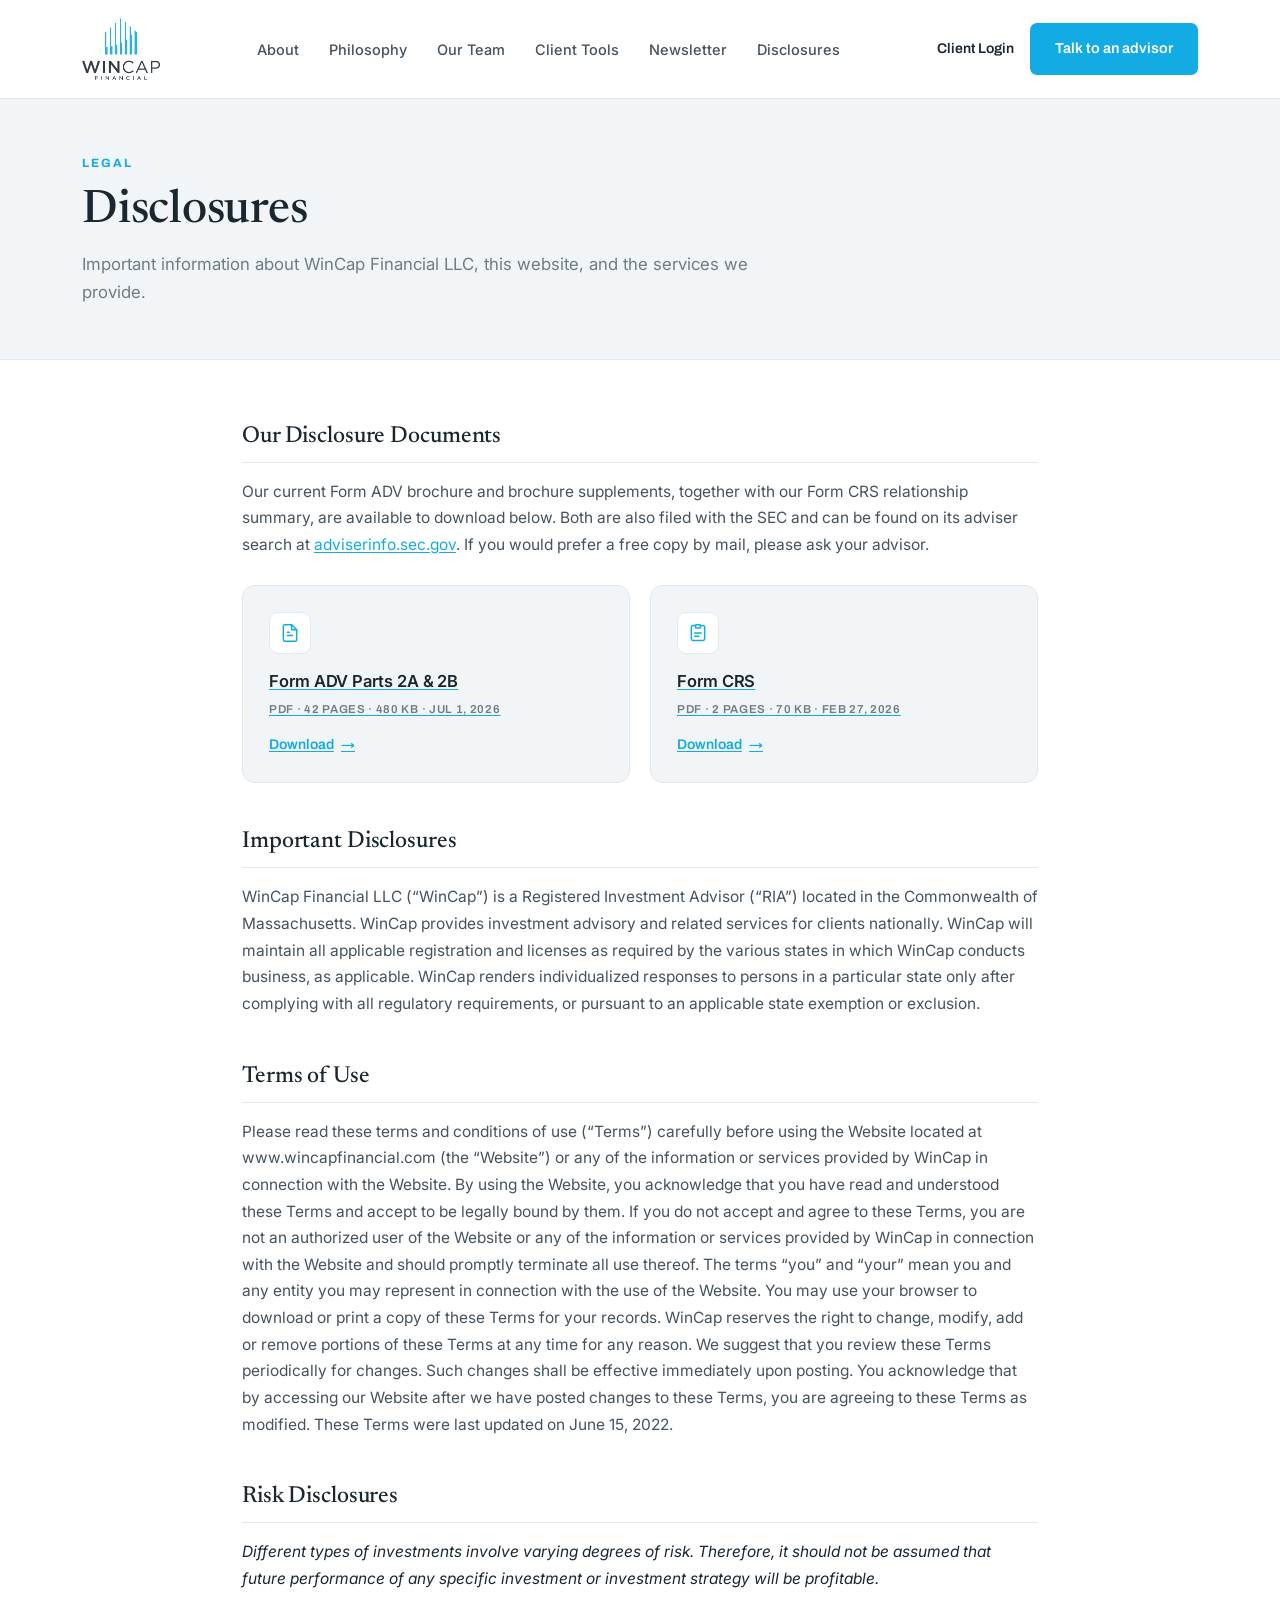
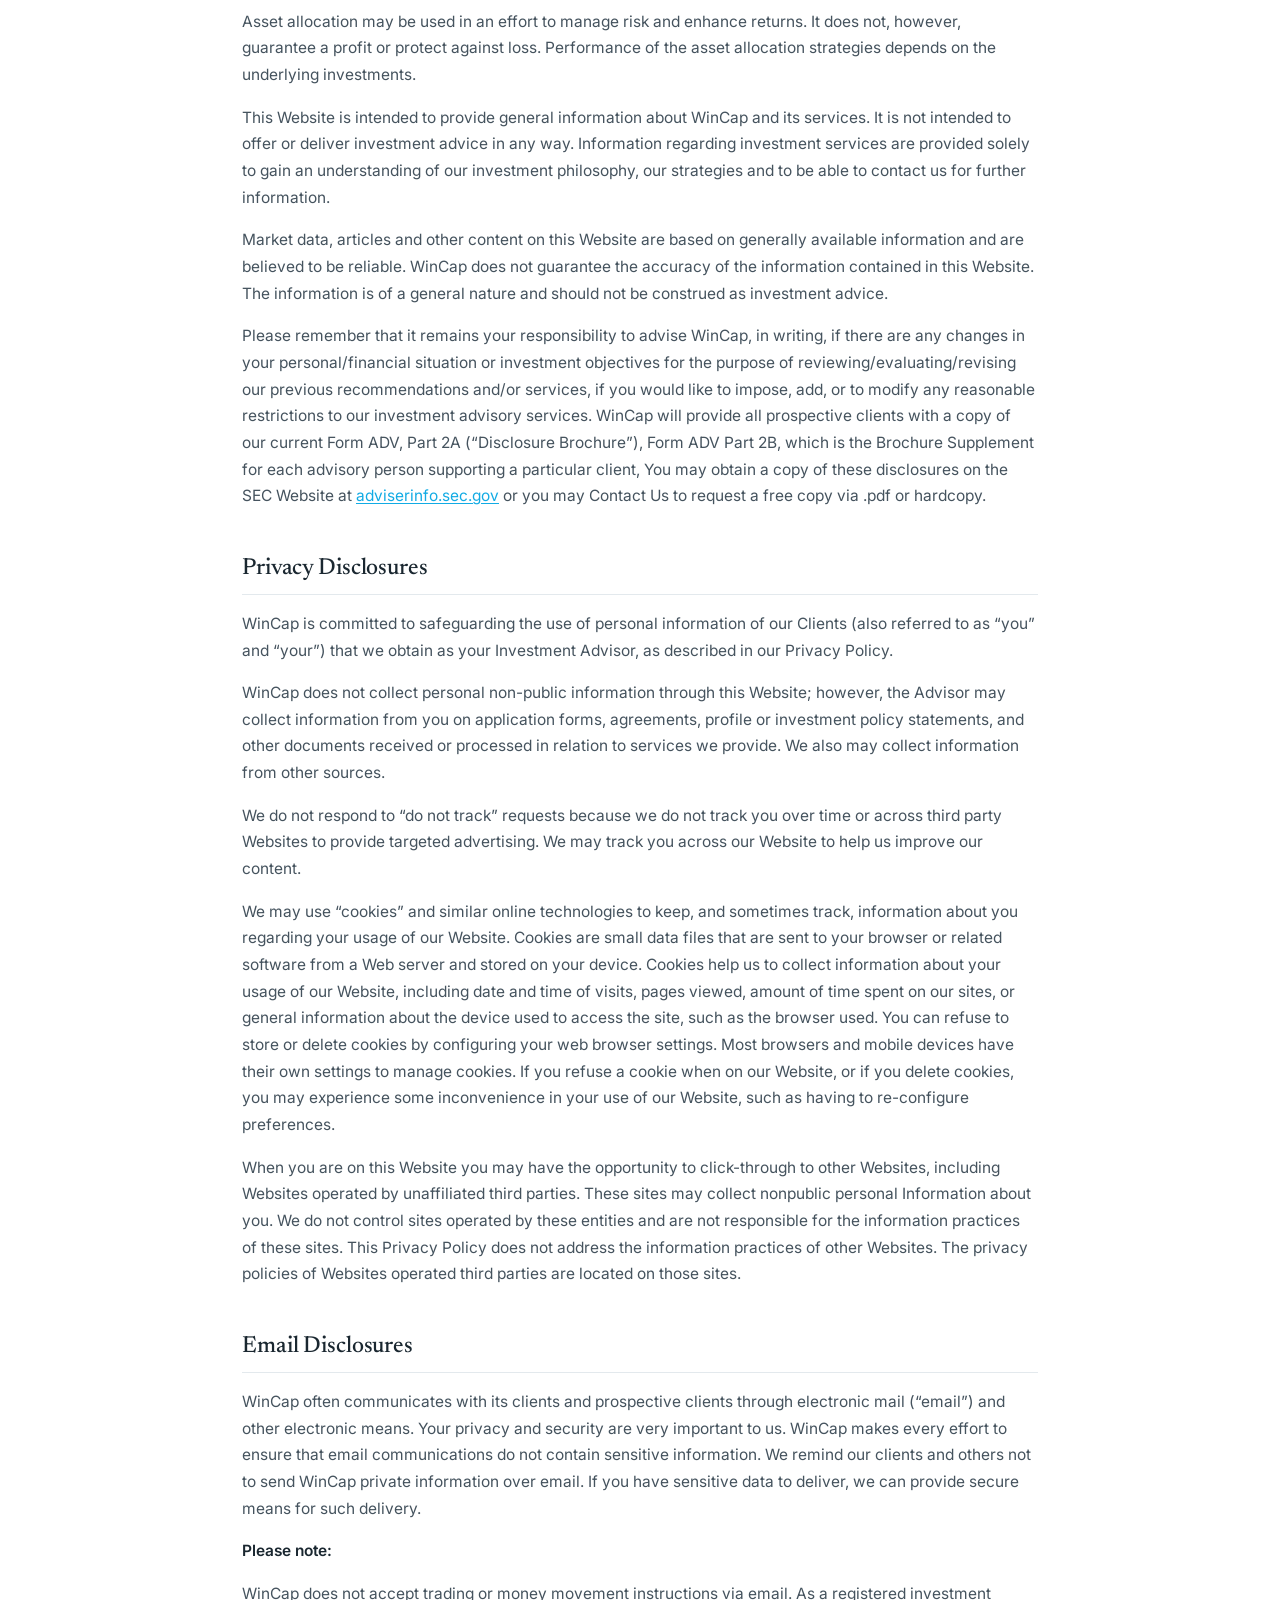
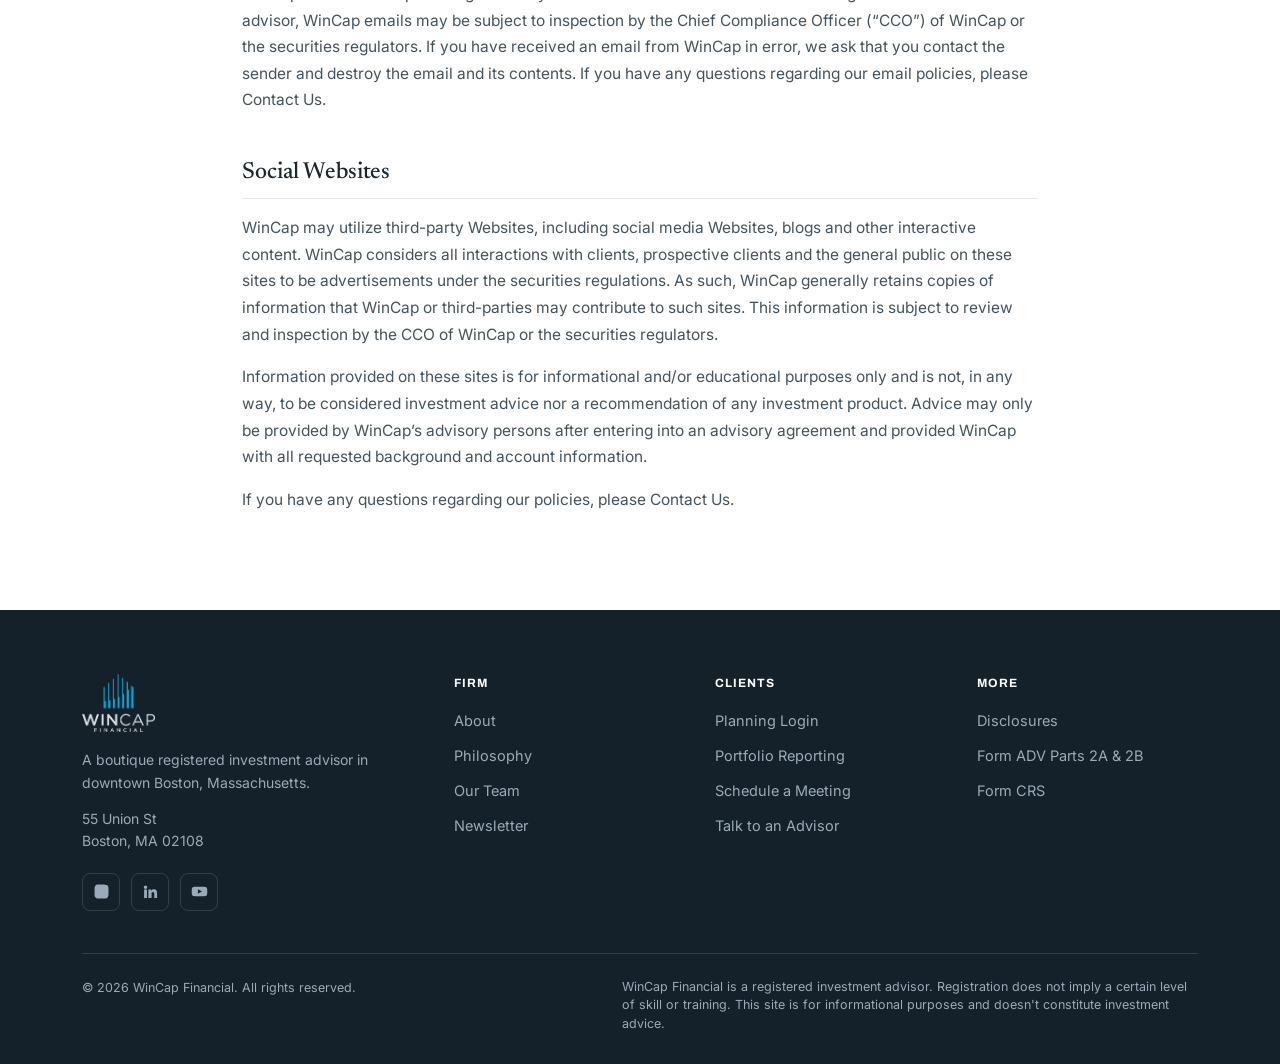
==== commit e05fd810: "Add registration and illustrative-chart disclosures Footer on all three pages now carries 'Registrat" ====
--- a/disclosures.html
+++ b/disclosures.html
@@ -158,7 +158,7 @@
     </div>
     <div class="foot-bottom">
       <span>&copy; 2026 WinCap Financial. All rights reserved.</span>
-      <span class="disc">WinCap Financial is a registered investment advisor. This site is for informational purposes and doesn't constitute investment advice.</span>
+      <span class="disc">WinCap Financial is a registered investment advisor. Registration does not imply a certain level of skill or training. This site is for informational purposes and doesn't constitute investment advice.</span>
     </div>
   </div>
 </footer>
--- a/styles.css
+++ b/styles.css
@@ -136,6 +136,7 @@
   .rb-fill.equity{background:var(--blue);width:70%}
   .rb-fill.bond{background:#8FA6B5;width:40%}
   .runway-card .rc-note{font-size:13px;color:var(--text-muted);margin-top:20px;line-height:1.55}
+  .runway-card .rc-disc{font-size:11.5px;color:var(--text-muted);margin-top:14px;line-height:1.5}
   .runway-chart{display:block;width:100%;height:auto;margin:14px 0 2px}
   .phil-points{list-style:none;display:flex;flex-direction:column;gap:26px}
   .pp{display:grid;grid-template-columns:auto 1fr;gap:18px}
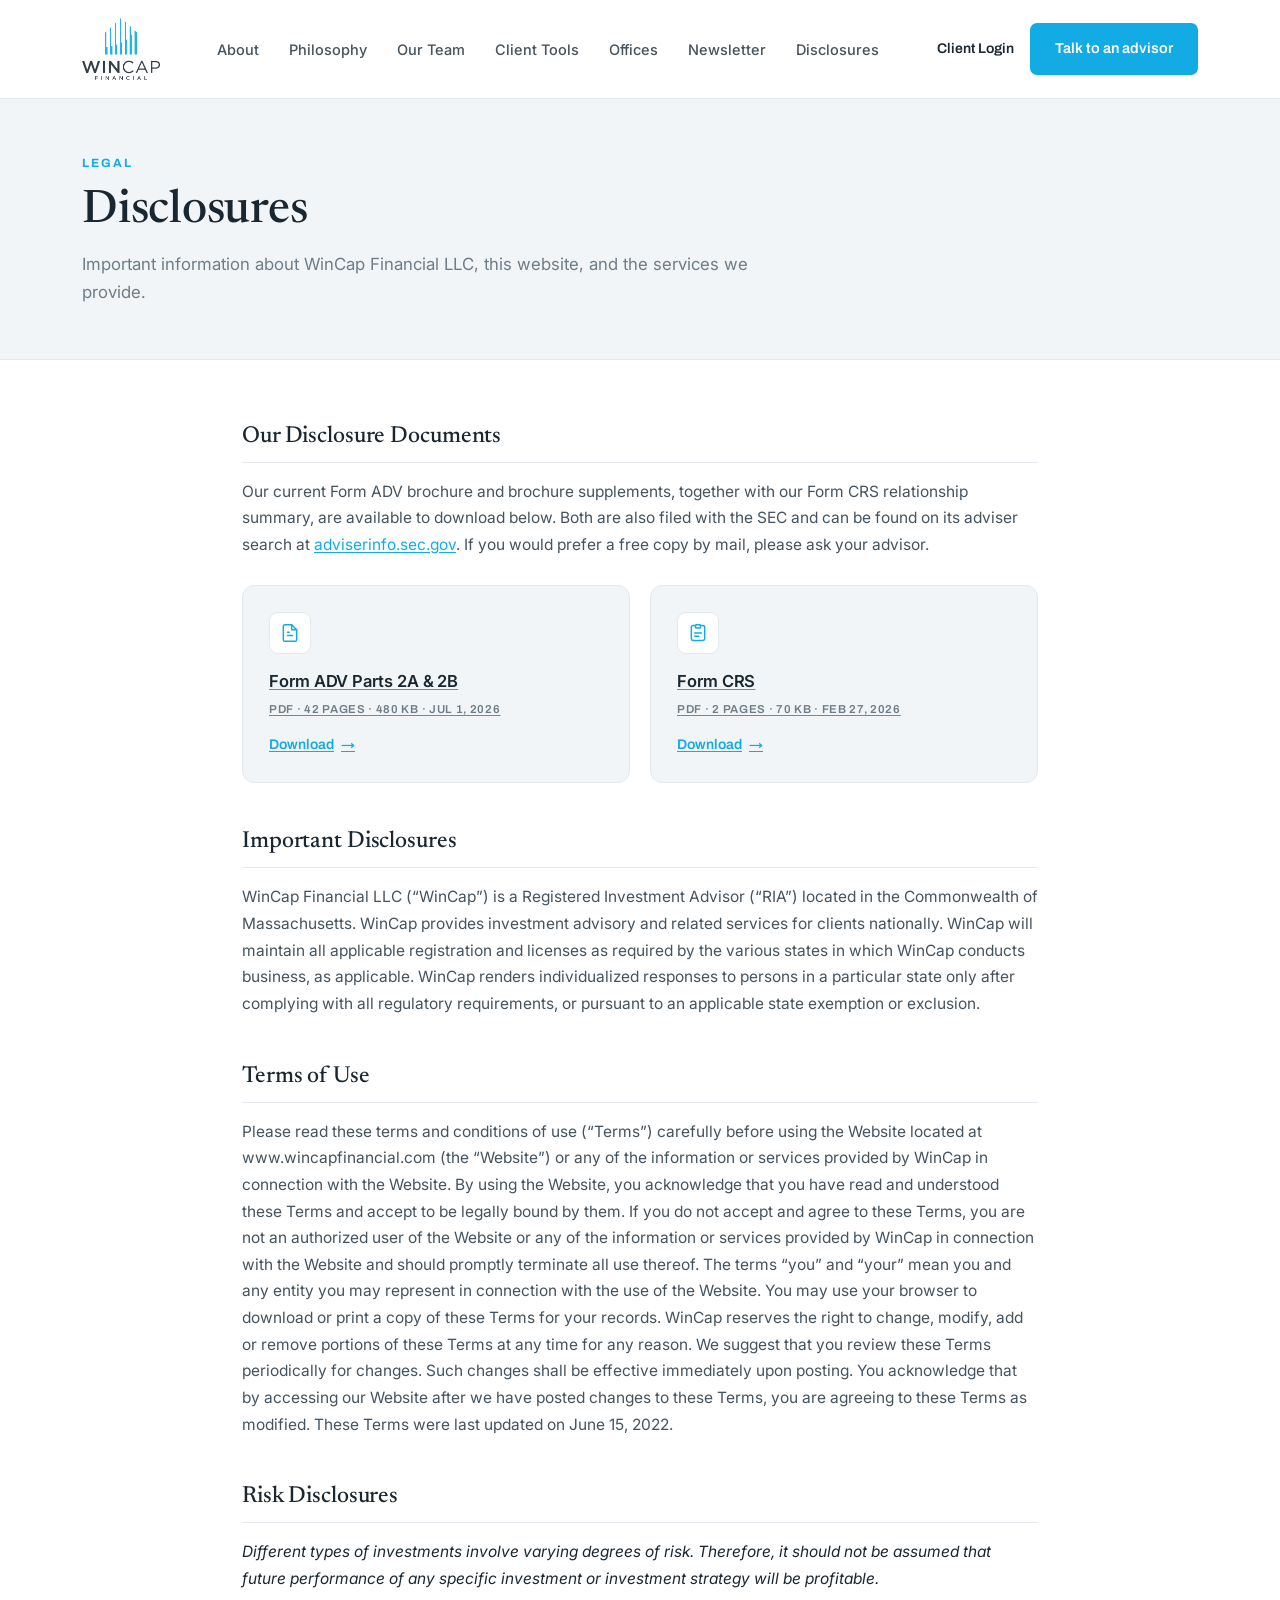
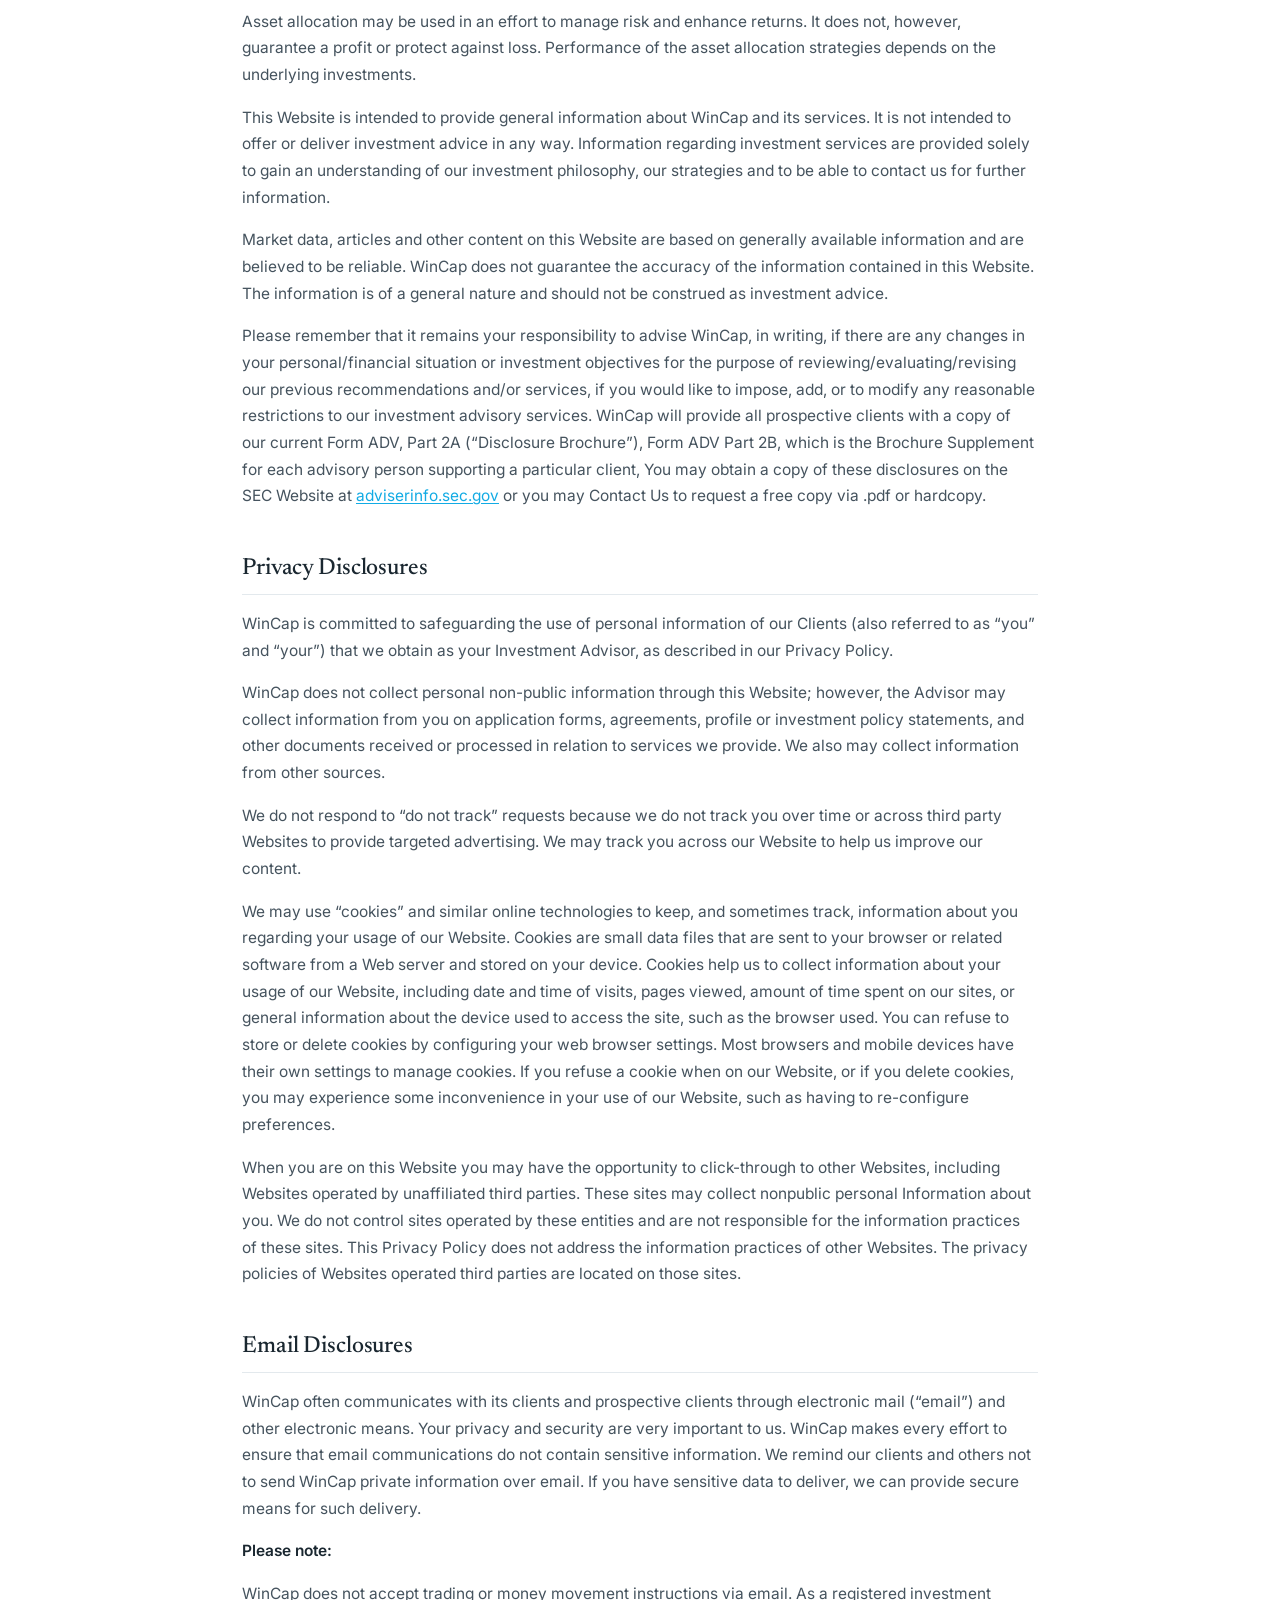
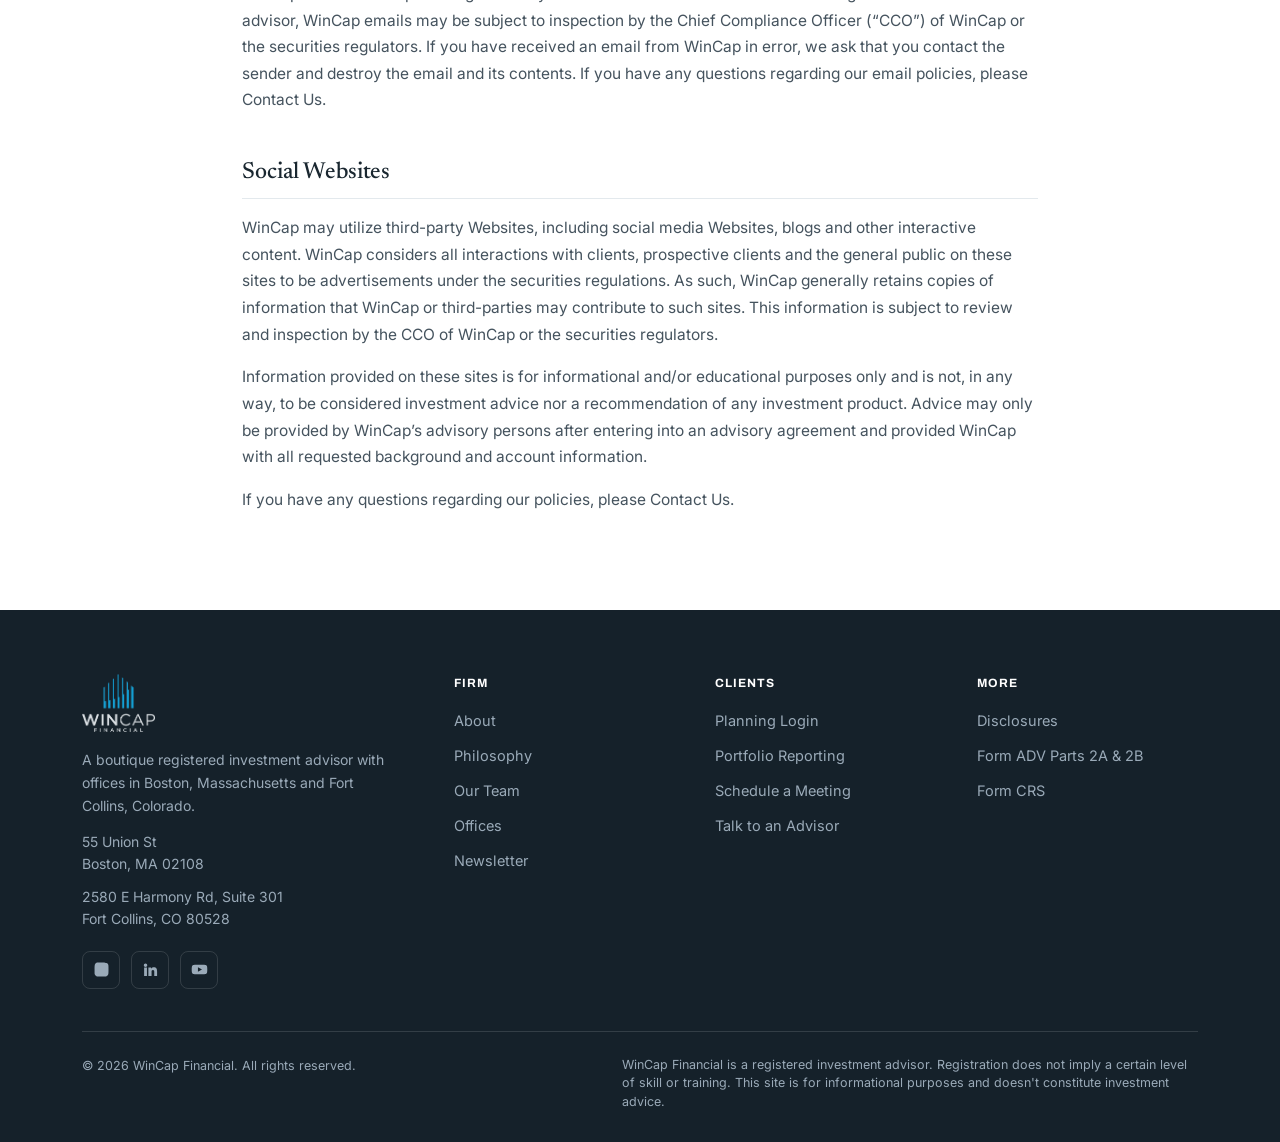
==== commit 7fc00078: "Add Fort Collins office alongside Boston HQ Add an "Our offices" section to the homepage listing bot" ====
--- a/disclosures.html
+++ b/disclosures.html
@@ -23,6 +23,7 @@
       <li><a href="index.html#philosophy">Philosophy</a></li>
       <li><a href="index.html#team">Our Team</a></li>
       <li><a href="index.html#resources">Client Tools</a></li>
+      <li><a href="index.html#locations">Offices</a></li>
       <li><a href="newsletter.html">Newsletter</a></li>
       <li><a href="disclosures.html">Disclosures</a></li>
     </ul>
@@ -39,6 +40,7 @@
   <a href="index.html#philosophy">Philosophy</a>
   <a href="index.html#team">Our Team</a>
   <a href="index.html#resources">Client Tools</a>
+  <a href="index.html#locations">Offices</a>
   <a href="newsletter.html">Newsletter</a>
   <a href="disclosures.html">Disclosures</a>
   <a href="https://connect.emaplan.com/a5t" class="btn btn-primary" target="_blank" rel="noopener">Talk to an advisor</a>
@@ -127,8 +129,8 @@
     <div class="foot-top">
       <div class="foot-brand">
         <img class="lg" src="wincap-logo-light.png" alt="WinCap Financial">
-        <p>A boutique registered investment advisor in downtown Boston, Massachusetts.</p>
-        <address class="foot-addr">55 Union St<br>Boston, MA 02108</address>
+        <p>A boutique registered investment advisor with offices in Boston, Massachusetts and Fort Collins, Colorado.</p>
+        <address class="foot-addr"><span>55 Union St<br>Boston, MA 02108</span><span>2580 E Harmony Rd, Suite 301<br>Fort Collins, CO 80528</span></address>
         <div class="socials">
           <a href="https://www.instagram.com/wincapcharts/" target="_blank" rel="noopener" aria-label="Instagram"><svg viewBox="0 0 24 24"><path d="M12 2.2c3.2 0 3.6 0 4.9.1 1.2.1 1.8.3 2.2.4.6.2 1 .5 1.4.9.4.4.7.8.9 1.4.2.4.4 1 .4 2.2.1 1.3.1 1.7.1 4.9s0 3.6-.1 4.9c-.1 1.2-.3 1.8-.4 2.2-.2.6-.5 1-.9 1.4-.4.4-.8.7-1.4.9-.4.2-1 .4-2.2.4-1.3.1-1.7.1-4.9.1s-3.6 0-4.9-.1c-1.2-.1-1.8-.3-2.2-.4-.6-.2-1-.5-1.4-.9-.4-.4-.7-.8-.9-1.4-.2-.4-.4-1-.4-2.2C2.2 15.6 2.2 15.2 2.2 12s0-3.6.1-4.9c.1-1.2.3-1.8.4-2.2.2-.6.5-1 .9-1.4.4-.4.8-.7 1.4-.9.4-.2 1-.4 2.2-.4C8.4 2.2 8.8 2.2 12 2.2zm0 3.1a4.9 4.9 0 1 1 0 9.8 4.9 4.9 0 0 1 0-9.8zm0 8a3.1 3.1 0 1 0 0-6.2 3.1 3.1 0 0 0 0 6.2zm6.3-8.2a1.15 1.15 0 1 1-2.3 0 1.15 1.15 0 0 1 2.3 0z"/></svg></a>
           <a href="https://www.linkedin.com/newsletters/wincap-financial-6926711688083718144" target="_blank" rel="noopener" aria-label="LinkedIn"><svg viewBox="0 0 24 24"><path d="M4.98 3.5a2.5 2.5 0 1 1 0 5 2.5 2.5 0 0 1 0-5zM3 9h4v12H3zM9 9h3.8v1.7h.1c.5-1 1.8-2 3.7-2 4 0 4.7 2.6 4.7 6V21h-4v-5.3c0-1.3 0-2.9-1.8-2.9s-2 1.4-2 2.8V21H9z"/></svg></a>
@@ -140,6 +142,7 @@
         <a href="index.html#story">About</a>
         <a href="index.html#philosophy">Philosophy</a>
         <a href="index.html#team">Our Team</a>
+        <a href="index.html#locations">Offices</a>
         <a href="newsletter.html">Newsletter</a>
       </div>
       <div class="foot-col">
--- a/styles.css
+++ b/styles.css
@@ -116,6 +116,7 @@
   .story-grid{display:grid;grid-template-columns:1fr 1fr;gap:64px;align-items:center}
   .story-copy p{font-size:1.06rem;margin-bottom:18px;color:var(--text-body)}
   .story-copy p strong{color:var(--text-dark);font-weight:600}
+  .story-copy p.story-disc{font-size:11.5px;color:var(--text-muted);line-height:1.5;margin-bottom:0}
   .timeline{border-left:1px solid var(--line);padding-left:28px}
   .tl{position:relative;padding:0 0 26px}
   .tl:last-child{padding-bottom:0}
@@ -189,6 +190,19 @@
   .res-link{font-family:var(--grotesk);font-weight:600;font-size:14px;color:var(--blue);display:inline-flex;align-items:center;gap:7px;transition:gap .25s}
   .res-card:hover .res-link{gap:11px}
 
+  /* Offices */
+  .loc-grid{display:grid;grid-template-columns:repeat(2,1fr);gap:22px}
+  .loc-card{background:var(--white);border:1px solid var(--line);border-radius:var(--radius);padding:30px;display:flex;flex-direction:column;transition:border-color .25s var(--ease),box-shadow .25s var(--ease)}
+  .loc-card:hover{border-color:#C6D2DB;box-shadow:0 12px 30px -18px rgba(26,39,48,.3)}
+  .loc-ico{width:44px;height:44px;border-radius:9px;background:var(--blue-soft);display:grid;place-items:center;margin-bottom:20px}
+  .loc-ico svg{width:21px;height:21px;stroke:var(--blue);fill:none;stroke-width:1.8}
+  .loc-tag{font-family:var(--grotesk);font-weight:700;font-size:11px;letter-spacing:.14em;text-transform:uppercase;color:var(--text-muted);display:block;margin-bottom:8px}
+  .loc-card h3{font-size:1.5rem;margin-bottom:12px}
+  .loc-addr{font-style:normal;font-size:15px;color:var(--text-muted);margin-bottom:22px;flex:1}
+  .loc-addr span{display:block}
+  .loc-link{font-family:var(--grotesk);font-weight:600;font-size:14px;color:var(--blue);display:inline-flex;align-items:center;gap:7px;transition:gap .25s}
+  .loc-card:hover .loc-link{gap:11px}
+
   /* Client pillars */
   .pillars{display:grid;grid-template-columns:repeat(3,1fr);gap:36px}
   .pillar .pic{width:46px;height:46px;border-radius:11px;background:var(--blue-soft);display:grid;place-items:center;margin-bottom:18px}
@@ -212,6 +226,8 @@
   .foot-brand .lg{height:58px;margin-bottom:16px}
   .foot-brand p{font-size:14px;max-width:34ch;margin-bottom:14px}
   .foot-addr{font-style:normal;font-size:14px;line-height:1.6;margin-bottom:20px}
+  .foot-addr span{display:block}
+  .foot-addr span+span{margin-top:10px}
   .socials{display:flex;gap:11px}
   .socials a{width:38px;height:38px;border-radius:8px;border:1px solid var(--line-dark);display:grid;place-items:center;transition:border-color .25s,background .25s}
   .socials a:hover{border-color:var(--blue);background:rgba(18,171,228,.12)}
@@ -303,6 +319,11 @@
   .doc-link{font-family:var(--grotesk);font-weight:600;font-size:14px;color:var(--blue);display:inline-flex;align-items:center;gap:7px;transition:gap .25s}
   .doc-card:hover .doc-link{gap:11px}
 
+  /* Tighten nav spacing before the links collapse into the burger menu */
+  @media(max-width:1120px){
+    .nav-links{gap:20px}
+  }
+
   @media(max-width:960px){
     .story-grid,.phil-grid,.part-grid,.pillars{grid-template-columns:1fr;gap:44px}
     .panel{max-width:520px}
@@ -311,6 +332,7 @@
     .stat:nth-child(odd){border-left:0;padding-left:0}
     .member{flex-basis:calc((100% - 22px)/2)}
     .res-grid{grid-template-columns:1fr}
+    .loc-grid{grid-template-columns:1fr}
     .foot-top{grid-template-columns:1fr 1fr}
     .nav-links,.nav-login{display:none}
     .burger{display:flex}
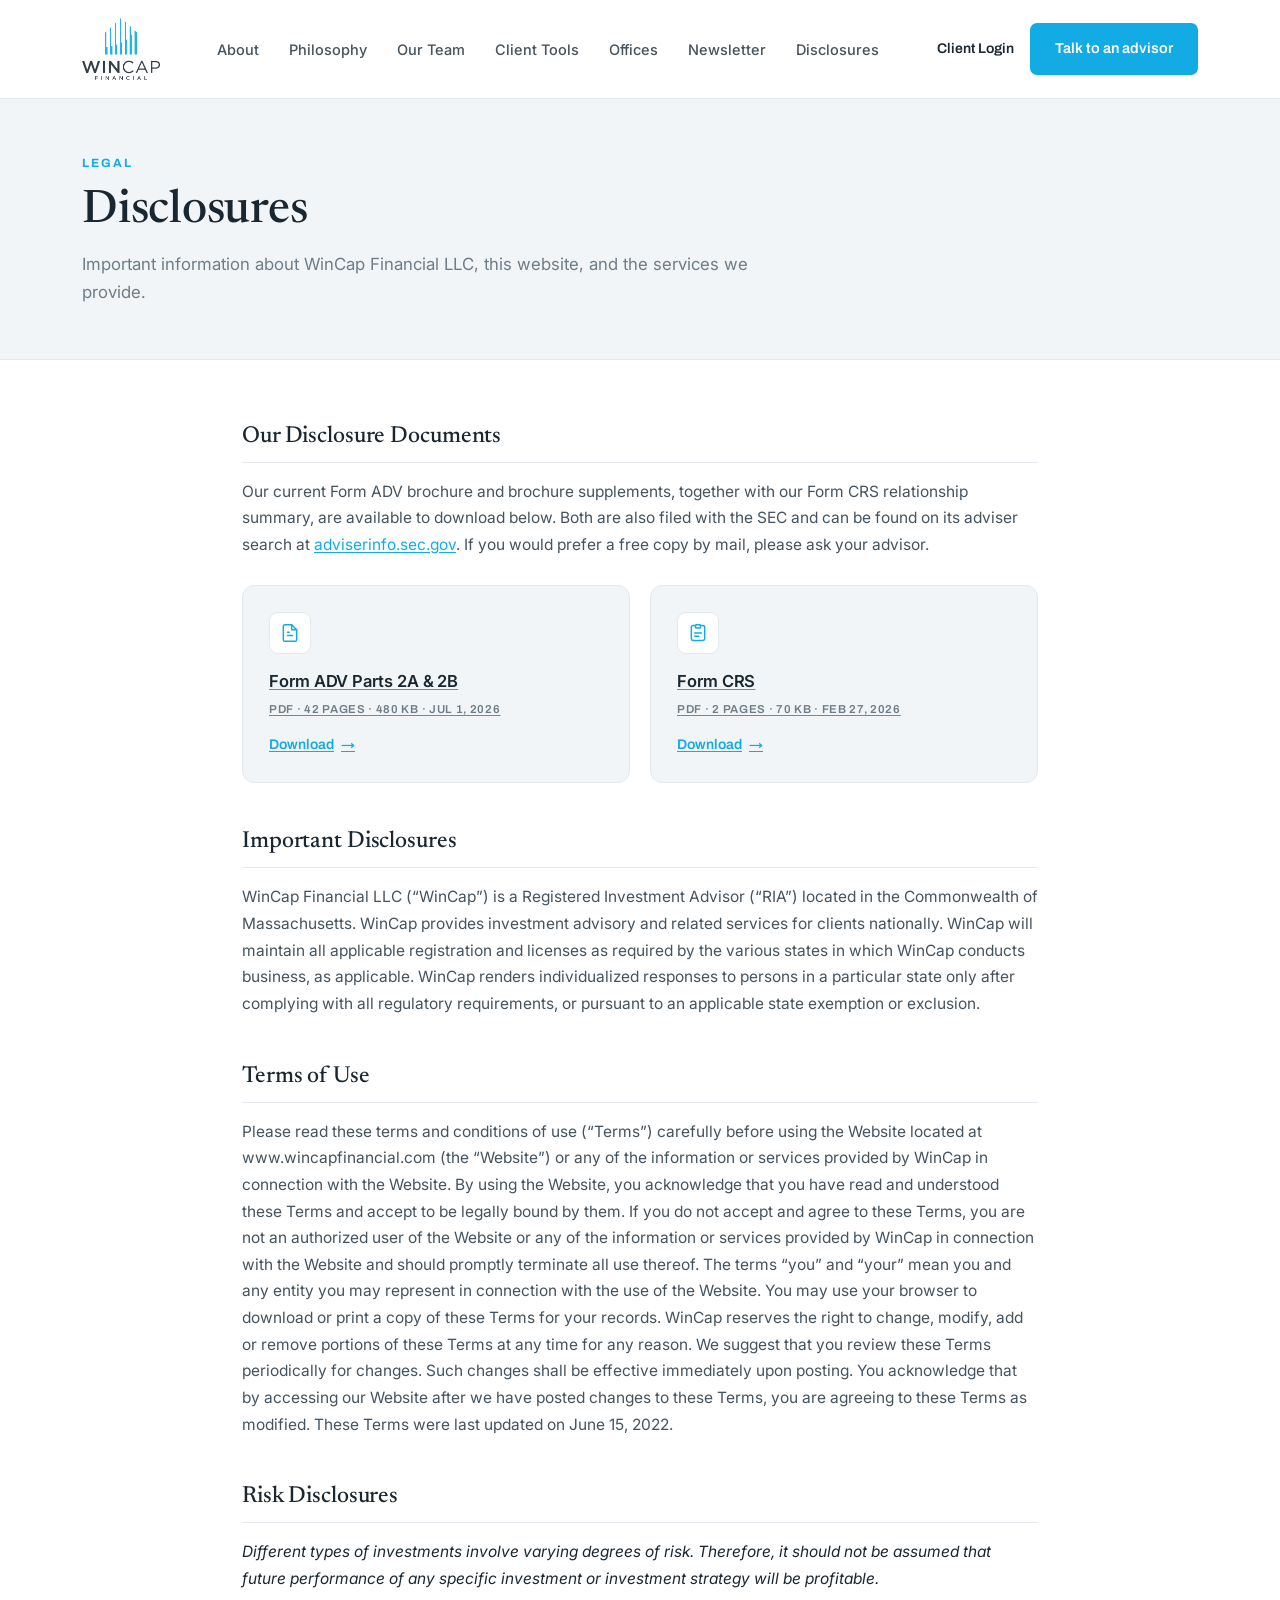
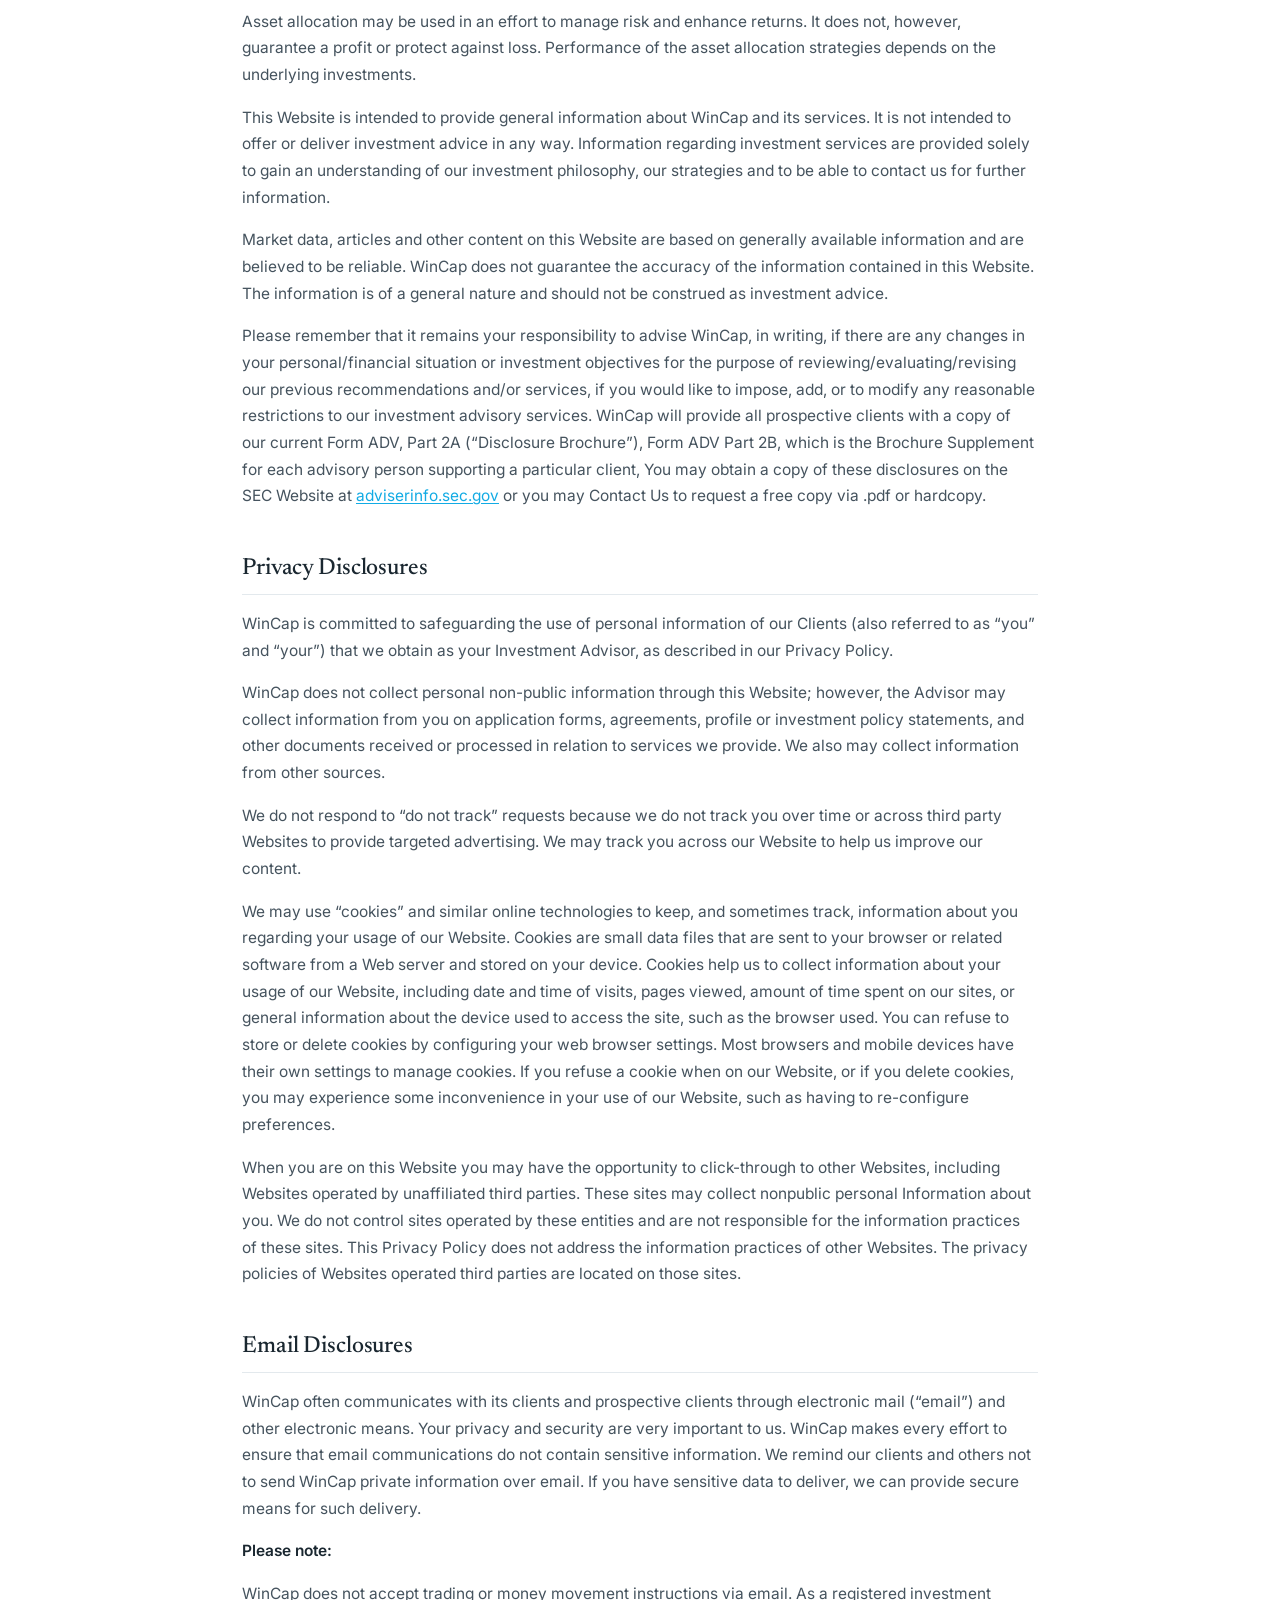
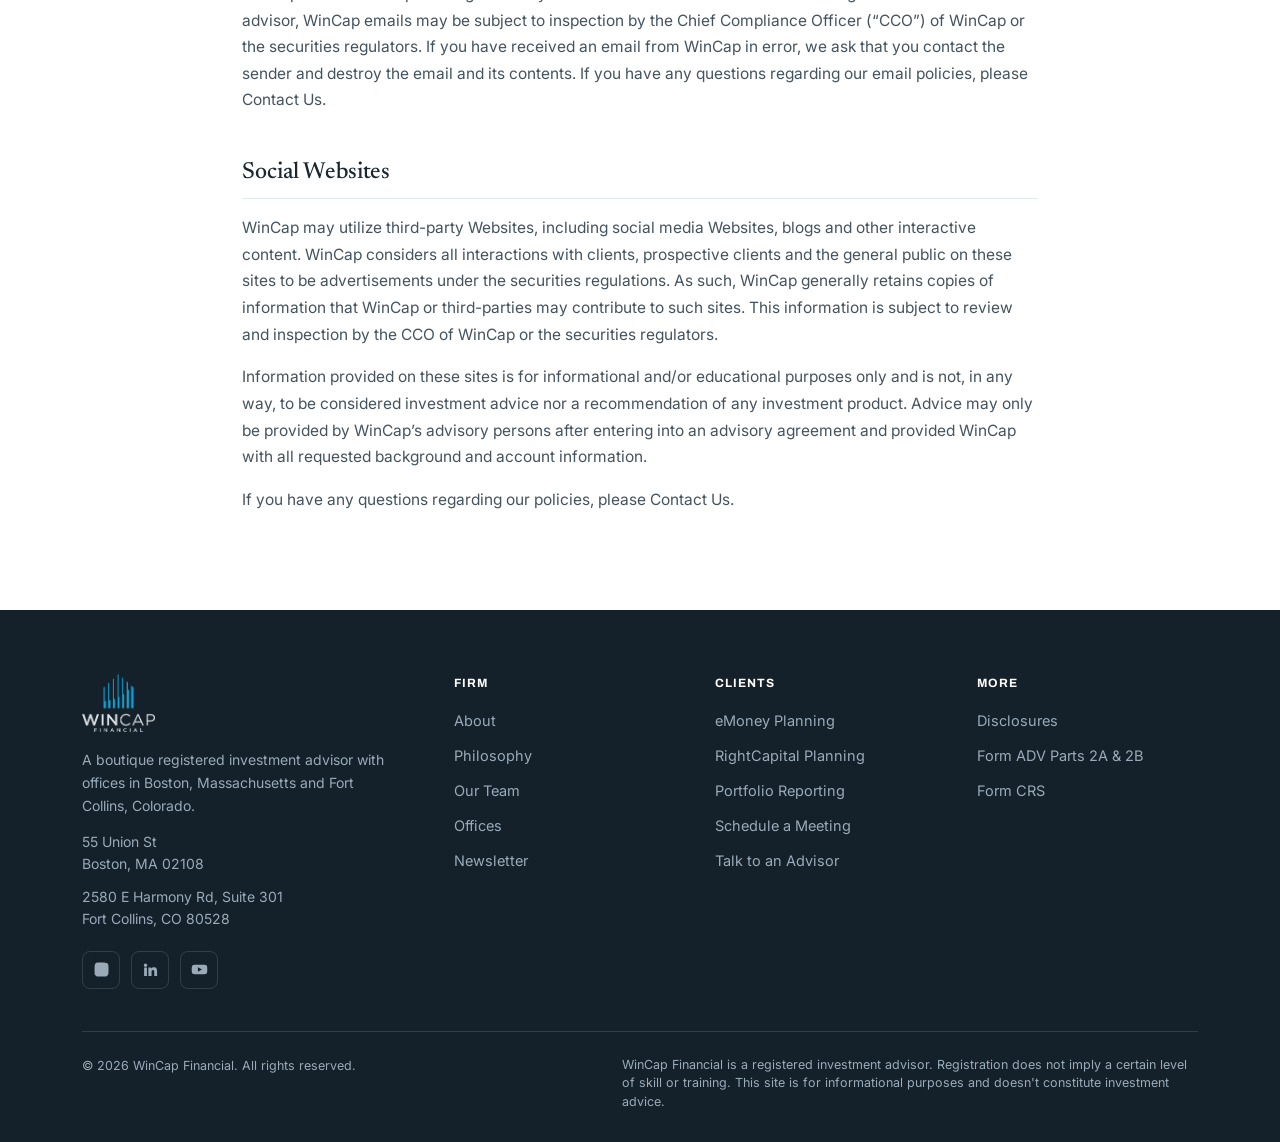
==== commit bb6c0a15: "Add RightCapital login, fix CTA target, add Philosophy page Client Tools now lists eMoney and RightC" ====
--- a/disclosures.html
+++ b/disclosures.html
@@ -20,7 +20,7 @@
     </a>
     <ul class="nav-links">
       <li><a href="index.html#story">About</a></li>
-      <li><a href="index.html#philosophy">Philosophy</a></li>
+      <li><a href="philosophy.html">Philosophy</a></li>
       <li><a href="index.html#team">Our Team</a></li>
       <li><a href="index.html#resources">Client Tools</a></li>
       <li><a href="index.html#locations">Offices</a></li>
@@ -28,7 +28,7 @@
       <li><a href="disclosures.html">Disclosures</a></li>
     </ul>
     <div class="nav-cta">
-      <a href="https://wealth.emaplan.com/ema/Signin?ema" class="nav-login" target="_blank" rel="noopener">Client Login</a>
+      <a href="index.html#resources" class="nav-login">Client Login</a>
       <a href="https://connect.emaplan.com/a5t" class="btn btn-primary" target="_blank" rel="noopener">Talk to an advisor</a>
       <button class="burger" id="burger" aria-label="Open menu"><span></span><span></span><span></span></button>
     </div>
@@ -37,7 +37,7 @@
 
 <div class="mobile-menu" id="mobileMenu">
   <a href="index.html#story">About</a>
-  <a href="index.html#philosophy">Philosophy</a>
+  <a href="philosophy.html">Philosophy</a>
   <a href="index.html#team">Our Team</a>
   <a href="index.html#resources">Client Tools</a>
   <a href="index.html#locations">Offices</a>
@@ -140,14 +140,15 @@
       <div class="foot-col">
         <h5>Firm</h5>
         <a href="index.html#story">About</a>
-        <a href="index.html#philosophy">Philosophy</a>
+        <a href="philosophy.html">Philosophy</a>
         <a href="index.html#team">Our Team</a>
         <a href="index.html#locations">Offices</a>
         <a href="newsletter.html">Newsletter</a>
       </div>
       <div class="foot-col">
         <h5>Clients</h5>
-        <a href="https://wealth.emaplan.com/ema/Signin?ema" target="_blank" rel="noopener">Planning Login</a>
+        <a href="https://wealth.emaplan.com/ema/Signin?ema" target="_blank" rel="noopener">eMoney Planning</a>
+        <a href="https://app.rightcapital.com/" target="_blank" rel="noopener">RightCapital Planning</a>
         <a href="https://bd3.bdreporting.com/Auth/WinCap/SignIn" target="_blank" rel="noopener">Portfolio Reporting</a>
         <a href="https://calendly.com/wincapfinancial" target="_blank" rel="noopener">Schedule a Meeting</a>
         <a href="https://connect.emaplan.com/a5t" target="_blank" rel="noopener">Talk to an Advisor</a>
--- a/styles.css
+++ b/styles.css
@@ -180,7 +180,7 @@
   .bio-body p:last-of-type{margin-bottom:0}
 
   /* Resources */
-  .res-grid{display:grid;grid-template-columns:repeat(3,1fr);gap:22px}
+  .res-grid{display:grid;grid-template-columns:repeat(2,1fr);gap:22px}
   .res-card{background:var(--white);border:1px solid var(--line);border-radius:var(--radius);padding:30px;display:flex;flex-direction:column;transition:border-color .25s var(--ease),box-shadow .25s var(--ease)}
   .res-card:hover{border-color:#C6D2DB;box-shadow:0 12px 30px -18px rgba(26,39,48,.3)}
   .res-ico{width:44px;height:44px;border-radius:9px;background:var(--blue-soft);display:grid;place-items:center;margin-bottom:20px}
@@ -291,10 +291,10 @@
   .post-source:hover{gap:11px}
 
   /* Legal / disclosures page */
-  .legal-head{background:var(--paper);border-bottom:1px solid var(--line);padding:148px 0 52px}
-  .legal-head .eyebrow{margin-bottom:12px}
-  .legal-head h1{font-size:clamp(2.1rem,3.6vw,2.9rem);margin-bottom:14px}
-  .legal-head p{color:var(--text-muted);font-size:1.05rem;max-width:62ch}
+  .legal-head,.page-head{background:var(--paper);border-bottom:1px solid var(--line);padding:148px 0 52px}
+  .legal-head .eyebrow,.page-head .eyebrow{margin-bottom:12px}
+  .legal-head h1,.page-head h1{font-size:clamp(2.1rem,3.6vw,2.9rem);margin-bottom:14px}
+  .legal-head p,.page-head p{color:var(--text-muted);font-size:1.05rem;max-width:62ch}
   .legal-body{padding:64px 0 96px}
   .legal-body .wrap{max-width:860px}
   .legal-block{margin-bottom:46px}
@@ -319,6 +319,48 @@
   .doc-link{font-family:var(--grotesk);font-weight:600;font-size:14px;color:var(--blue);display:inline-flex;align-items:center;gap:7px;transition:gap .25s}
   .doc-card:hover .doc-link{gap:11px}
 
+
+  /* ---------- Philosophy page ---------- */
+  .phil-prose{max-width:72ch}
+  .phil-prose p{font-size:16px;line-height:1.75;margin-bottom:16px}
+  .phil-prose p:last-child{margin-bottom:0}
+  .phil-prose strong{font-weight:600;color:var(--text-dark)}
+  .phil-lead{font-size:1.12rem;line-height:1.65;color:var(--text-dark);margin-bottom:20px}
+
+  /* Numbered build process */
+  .steps{display:grid;grid-template-columns:repeat(2,1fr);gap:22px;counter-reset:step}
+  .step{background:var(--white);border:1px solid var(--line);border-radius:var(--radius);padding:28px 30px;transition:border-color .25s var(--ease),box-shadow .25s var(--ease)}
+  .step:hover{border-color:#C6D2DB;box-shadow:0 12px 30px -18px rgba(26,39,48,.3)}
+  .step-n{font-family:var(--grotesk);font-weight:800;font-size:13px;letter-spacing:.1em;color:var(--blue);display:block;margin-bottom:12px}
+  .step h3{font-family:var(--sans);font-weight:600;font-size:17.5px;color:var(--text-dark);margin-bottom:8px}
+  .step p{font-size:14.5px;color:var(--text-muted);line-height:1.65}
+
+  /* What we don't do */
+  .nots{list-style:none;display:grid;grid-template-columns:repeat(2,1fr);gap:26px 34px}
+  .nots li{display:grid;grid-template-columns:auto 1fr;gap:16px;align-items:start}
+  .nots .ic{width:34px;height:34px;border-radius:50%;background:#EDF1F4;border:1px solid var(--line);display:grid;place-items:center;flex-shrink:0}
+  .nots .ic svg{width:15px;height:15px;stroke:var(--text-muted);fill:none;stroke-width:2.2}
+  .nots h4{font-family:var(--sans);font-weight:600;font-size:16px;color:var(--text-dark);margin-bottom:4px}
+  .nots p{font-size:14.5px;color:var(--text-muted);line-height:1.6}
+
+  /* FAQ */
+  .faq{max-width:820px;border-top:1px solid var(--line)}
+  .faq details{border-bottom:1px solid var(--line)}
+  .faq summary{list-style:none;cursor:pointer;padding:20px 44px 20px 0;position:relative;font-family:var(--sans);font-weight:600;font-size:16.5px;color:var(--text-dark);transition:color .2s var(--ease)}
+  .faq summary::-webkit-details-marker{display:none}
+  .faq summary:hover{color:var(--blue)}
+  .faq summary::after{content:"";position:absolute;right:8px;top:50%;width:9px;height:9px;border-right:2px solid var(--text-muted);border-bottom:2px solid var(--text-muted);transform:translateY(-70%) rotate(45deg);transition:transform .25s var(--ease)}
+  .faq details[open] summary::after{transform:translateY(-30%) rotate(-135deg)}
+  .faq details[open] summary{color:var(--blue)}
+  .faq .fa-body{padding:0 44px 22px 0}
+  .faq .fa-body p{font-size:15.5px;line-height:1.72;color:var(--text-muted);margin-bottom:12px}
+  .faq .fa-body p:last-child{margin-bottom:0}
+
+  /* Small print used on the philosophy page */
+  .fine-print{font-size:12.5px;line-height:1.6;color:var(--text-muted);max-width:78ch;margin-top:26px;padding-top:18px;border-top:1px solid var(--line)}
+
+  /* Link back to the full philosophy page from the homepage teaser */
+  .phil-more{margin-top:34px}
   /* Tighten nav spacing before the links collapse into the burger menu */
   @media(max-width:1120px){
     .nav-links{gap:20px}
@@ -326,6 +368,7 @@
 
   @media(max-width:960px){
     .story-grid,.phil-grid,.part-grid,.pillars{grid-template-columns:1fr;gap:44px}
+    .steps,.nots{grid-template-columns:1fr}
     .panel{max-width:520px}
     .stats{grid-template-columns:1fr 1fr;gap:32px 0}
     .stat{padding:0 24px}
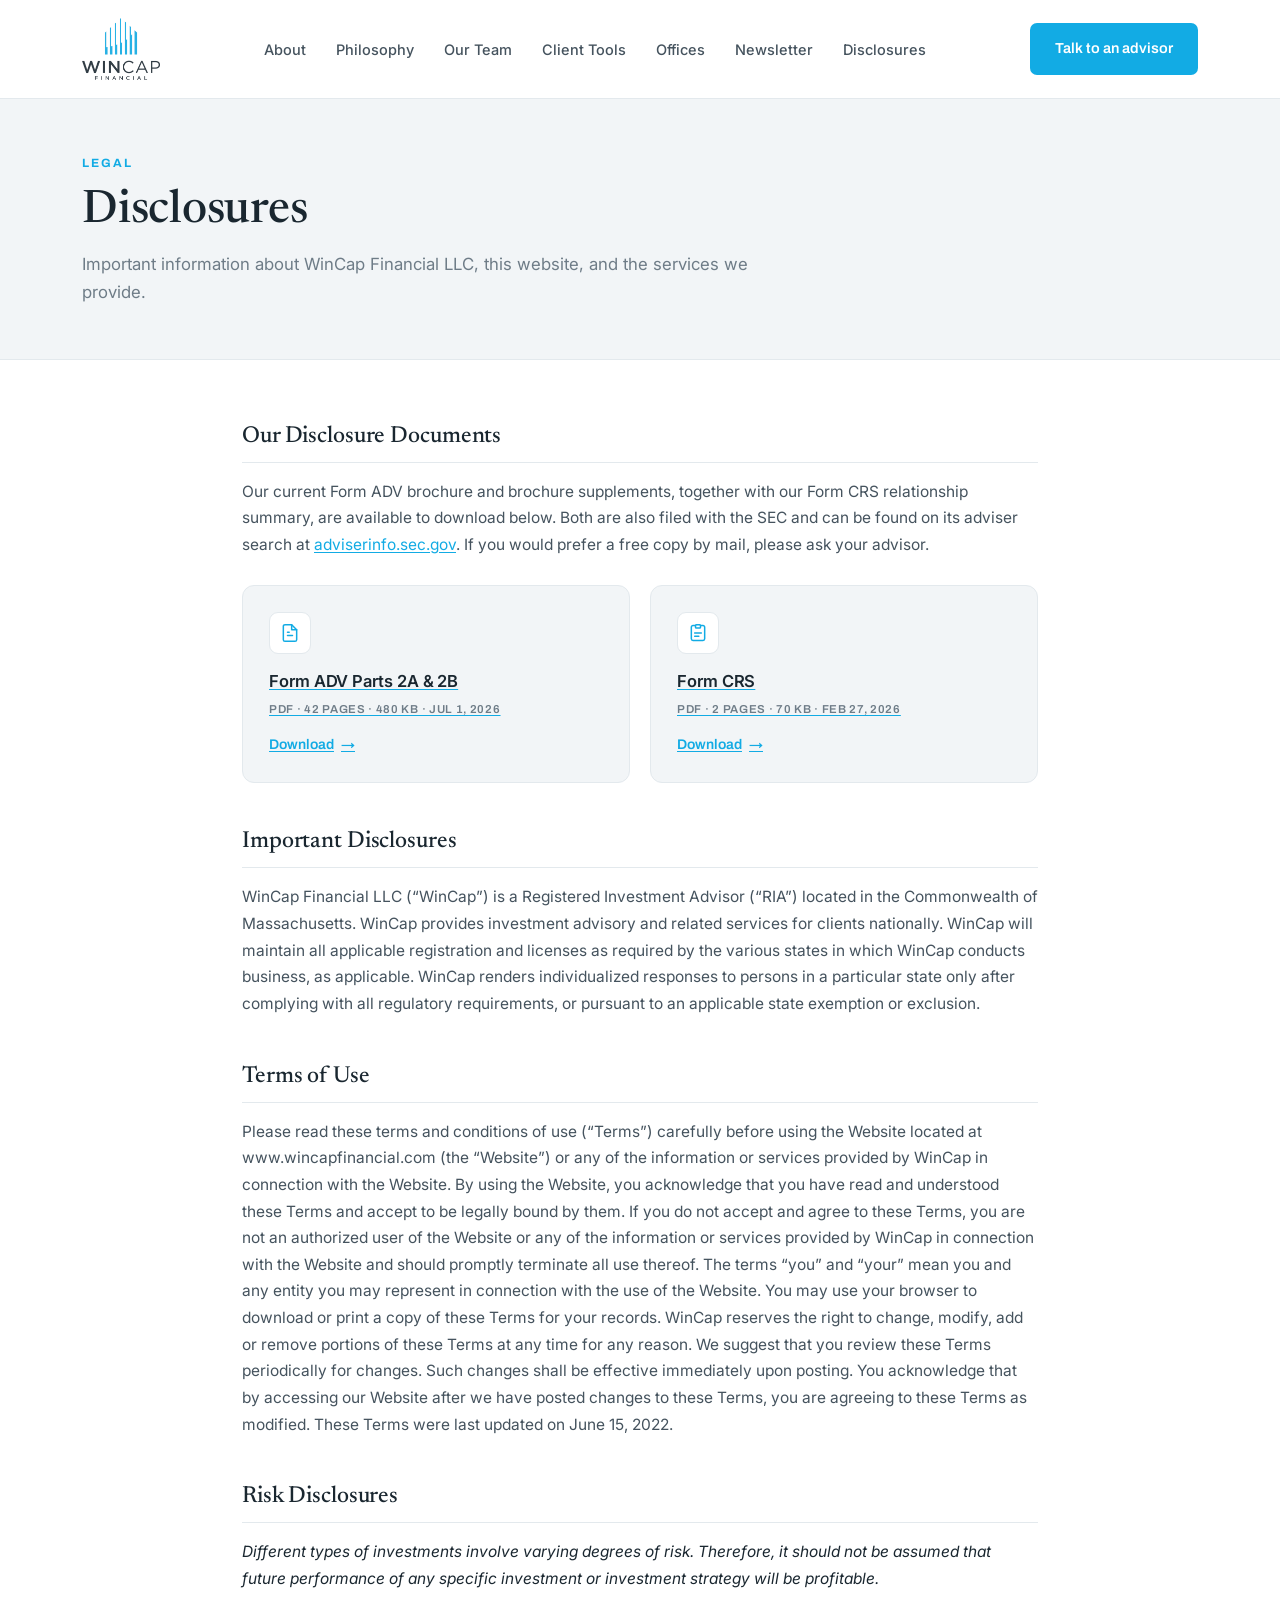
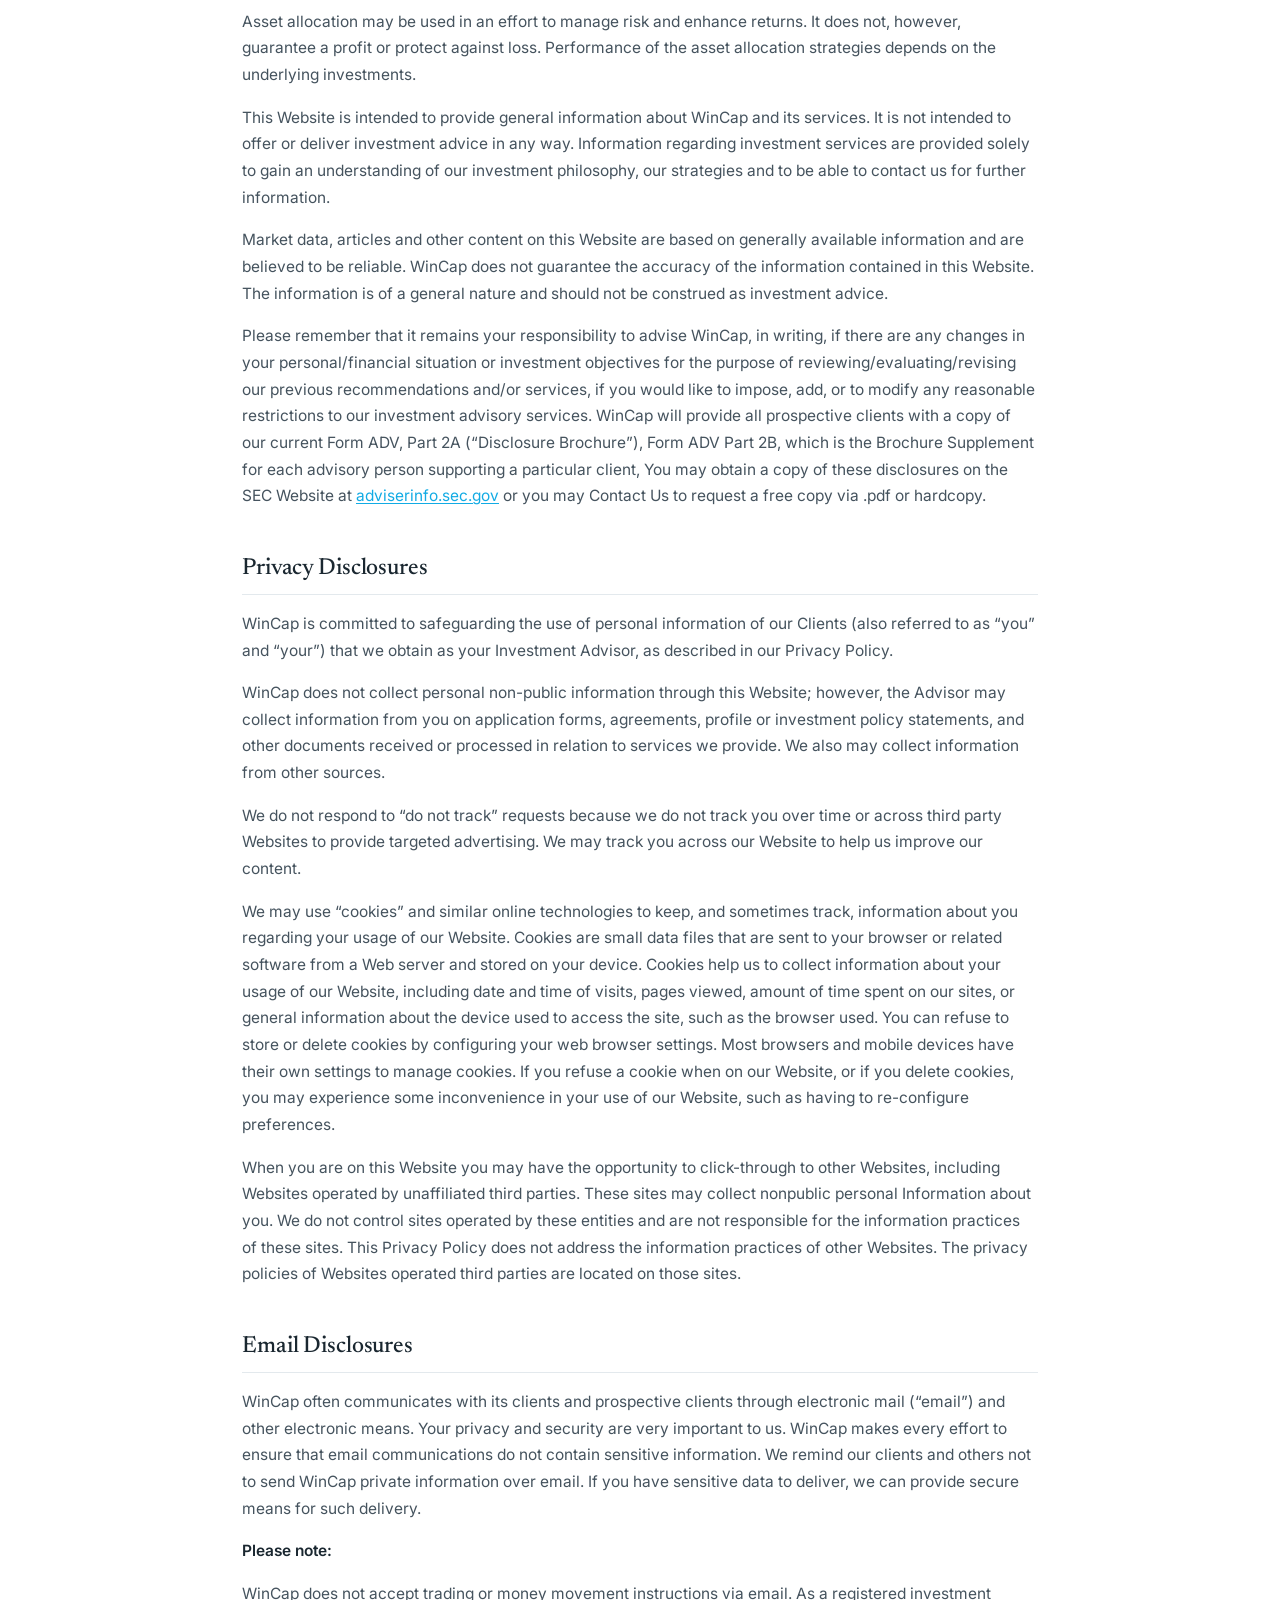
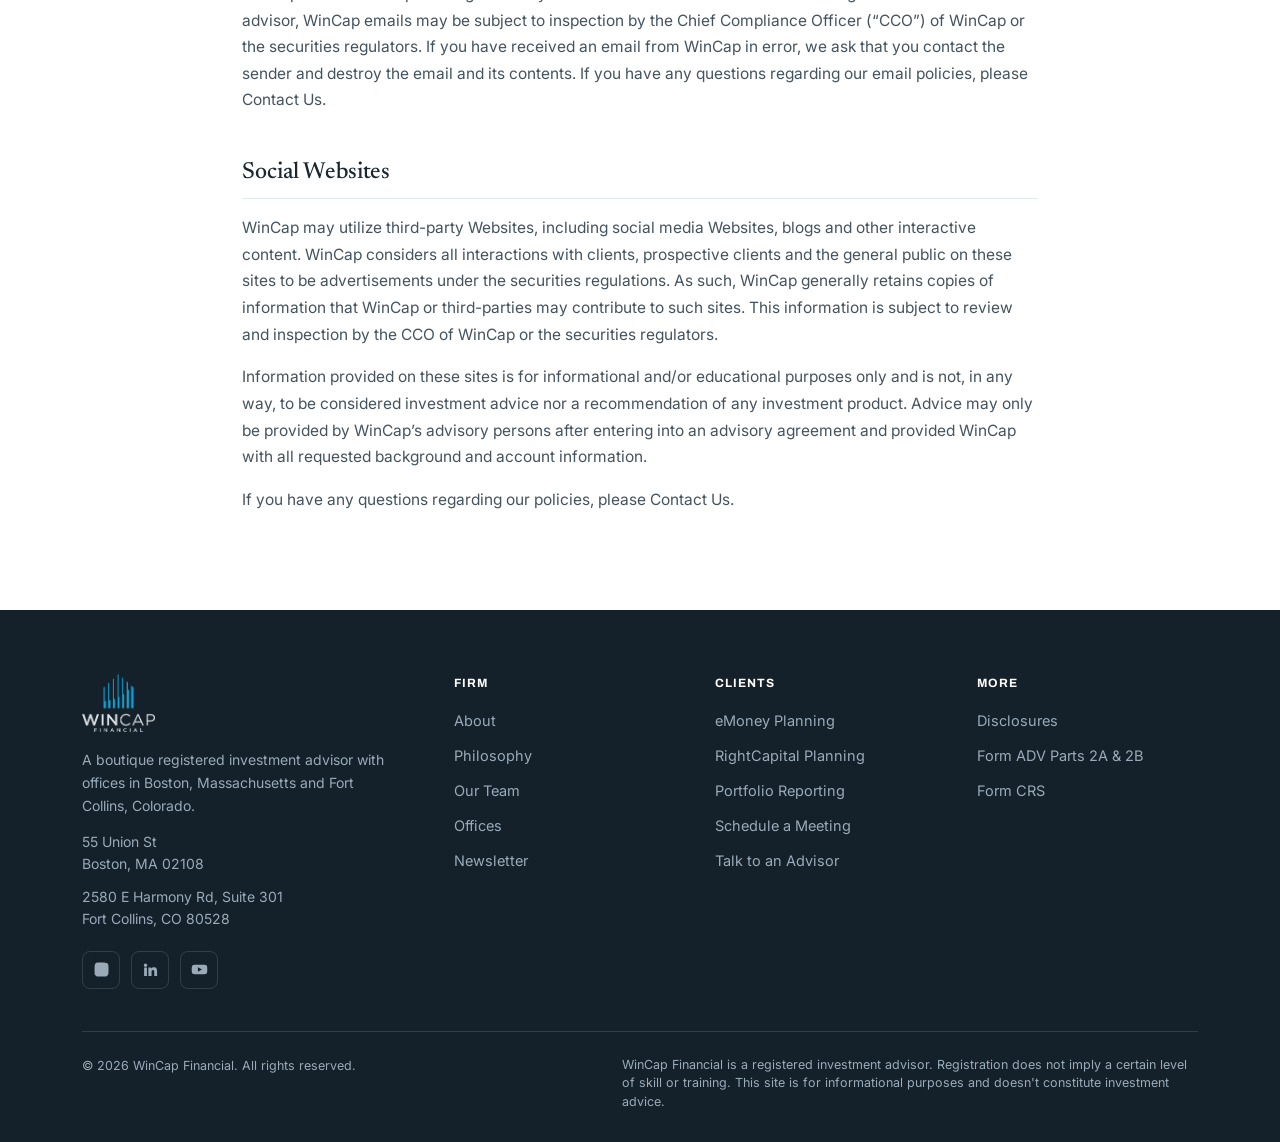
==== commit 1117c129: "Drop the redundant Client Login button from the header It pointed at the same Client Tools section t" ====
--- a/disclosures.html
+++ b/disclosures.html
@@ -28,7 +28,6 @@
       <li><a href="disclosures.html">Disclosures</a></li>
     </ul>
     <div class="nav-cta">
-      <a href="index.html#resources" class="nav-login">Client Login</a>
       <a href="https://connect.emaplan.com/a5t" class="btn btn-primary" target="_blank" rel="noopener">Talk to an advisor</a>
       <button class="burger" id="burger" aria-label="Open menu"><span></span><span></span><span></span></button>
     </div>
--- a/styles.css
+++ b/styles.css
@@ -56,9 +56,6 @@
   .nav-links a:hover{color:var(--blue)}
   header.scrolled .nav-links a{color:var(--text-body)}
   .nav-cta{display:flex;align-items:center;gap:16px}
-  .nav-login{font-family:var(--grotesk);font-weight:600;font-size:14px;color:#fff;transition:color .25s}
-  .nav-login:hover{color:var(--blue)}
-  header.scrolled .nav-login{color:var(--text-dark)}
   .burger{display:none;flex-direction:column;gap:5px;background:none;border:0;cursor:pointer;padding:8px}
   .burger span{width:24px;height:2px;background:#fff;transition:.3s}
   header.scrolled .burger span{background:var(--ink)}
@@ -245,7 +242,6 @@
   /* Interior pages (no dark photo hero, so the header wears its solid look from the top) */
   body.page-light header{background:rgba(255,255,255,.96);backdrop-filter:blur(12px);box-shadow:0 1px 0 var(--line)}
   body.page-light .nav-links a{color:var(--text-body)}
-  body.page-light .nav-login{color:var(--text-dark)}
   body.page-light .burger span{background:var(--ink)}
   body.page-light .lg-light{display:none}
   body.page-light .lg-dark{display:block}
@@ -377,7 +373,7 @@
     .res-grid{grid-template-columns:1fr}
     .loc-grid{grid-template-columns:1fr}
     .foot-top{grid-template-columns:1fr 1fr}
-    .nav-links,.nav-login{display:none}
+    .nav-links{display:none}
     .burger{display:flex}
   }
   @media(max-width:560px){
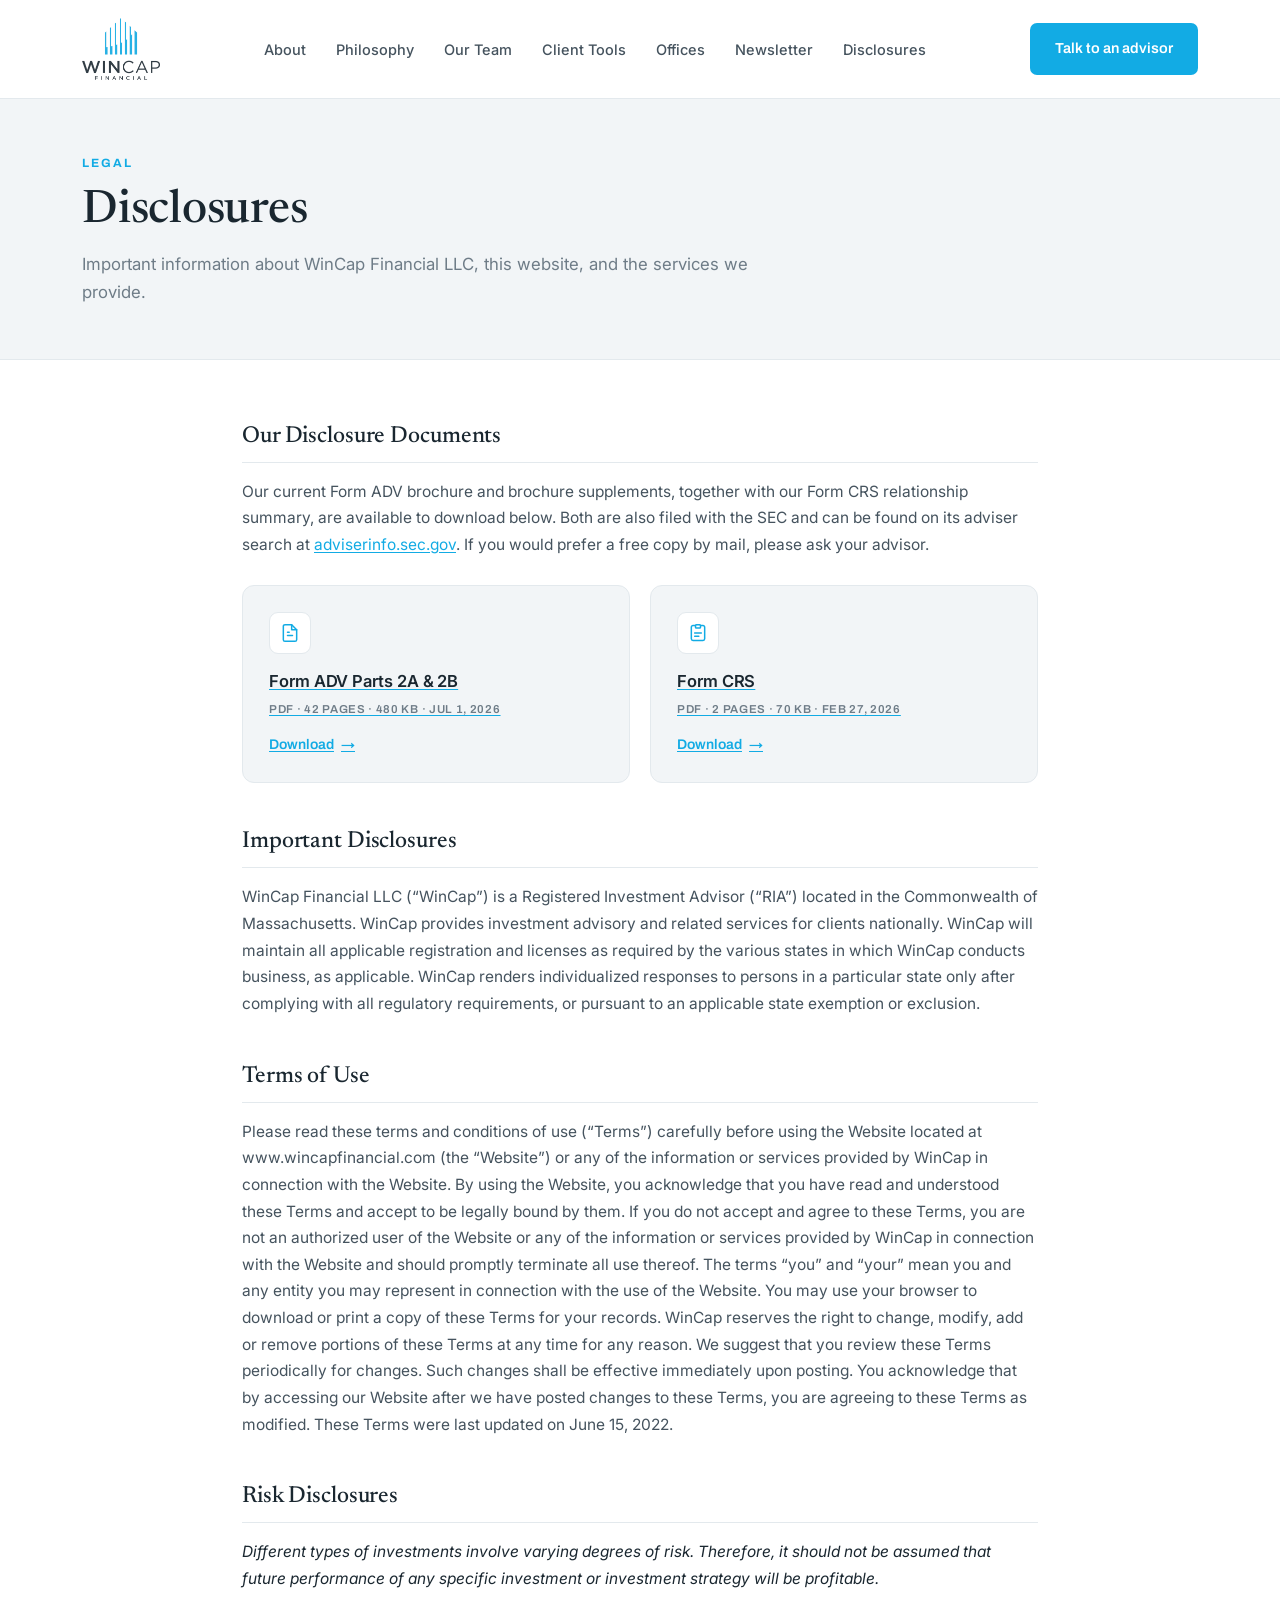
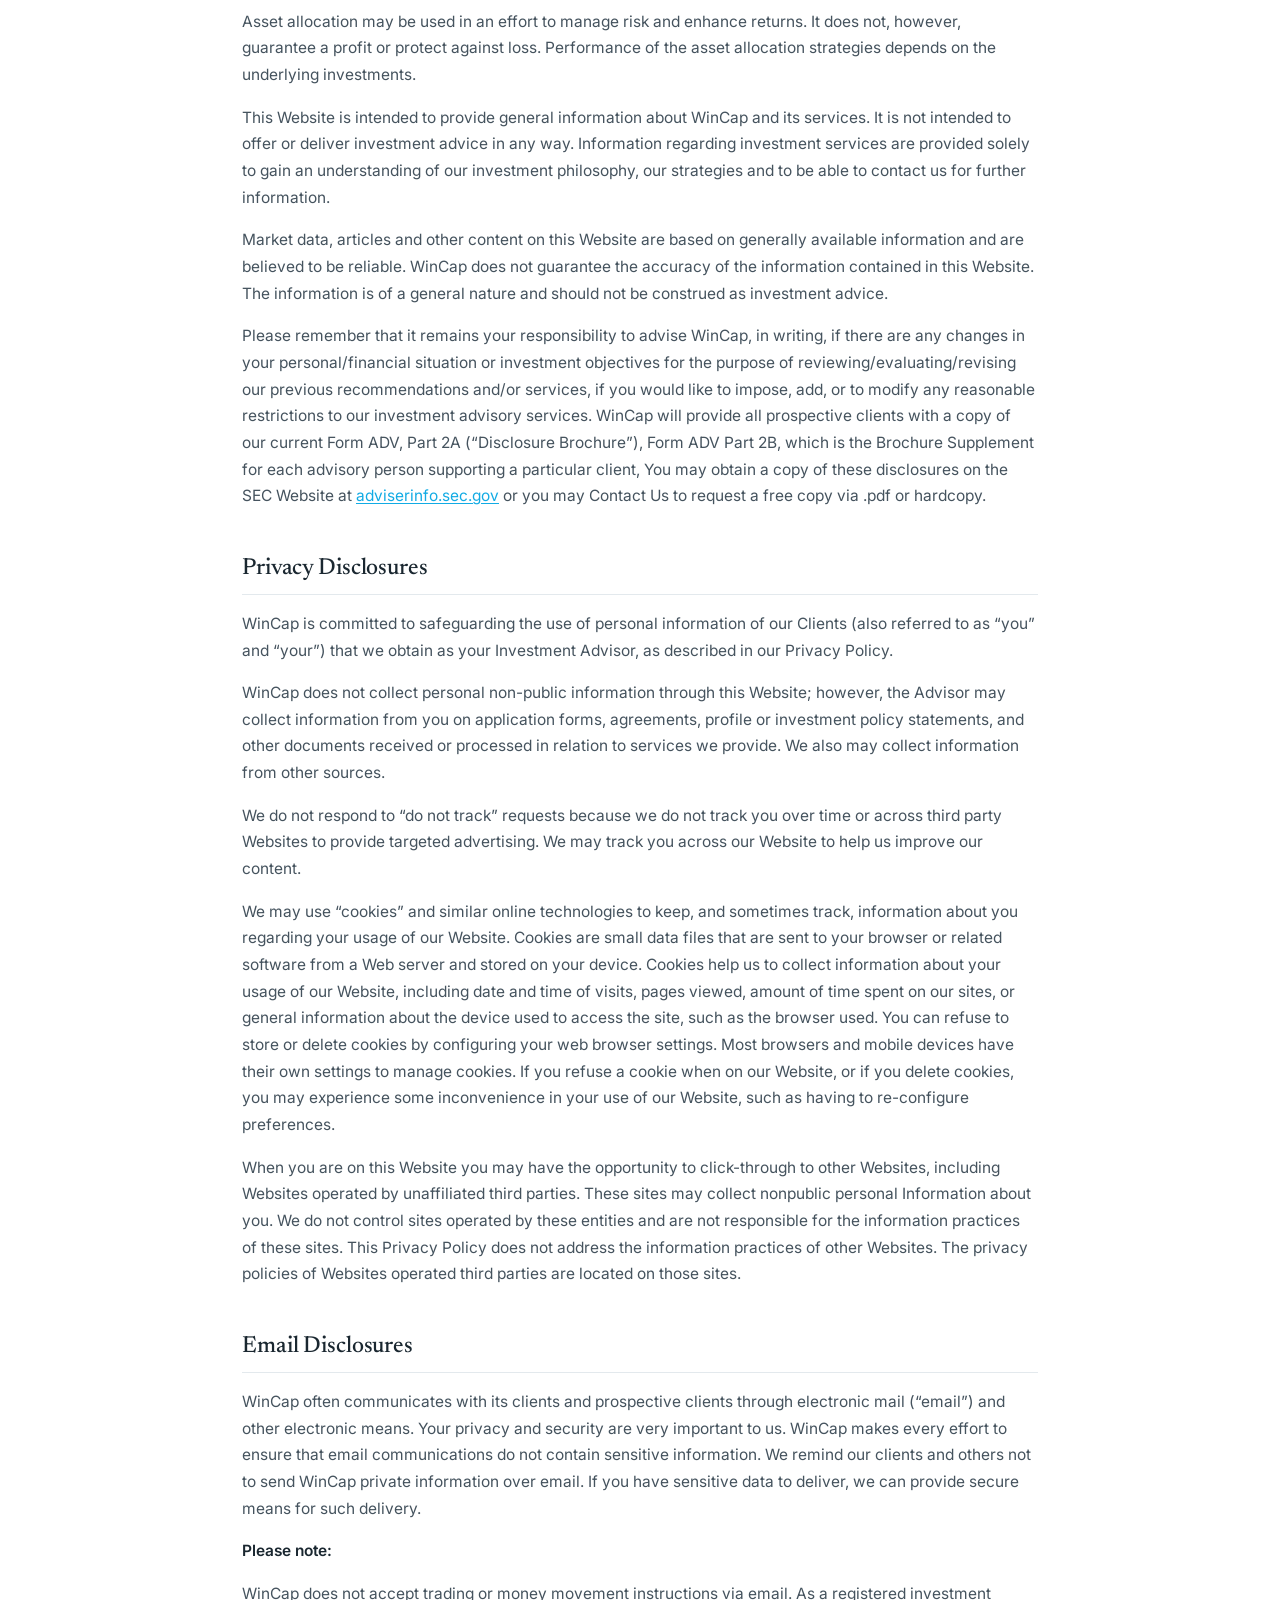
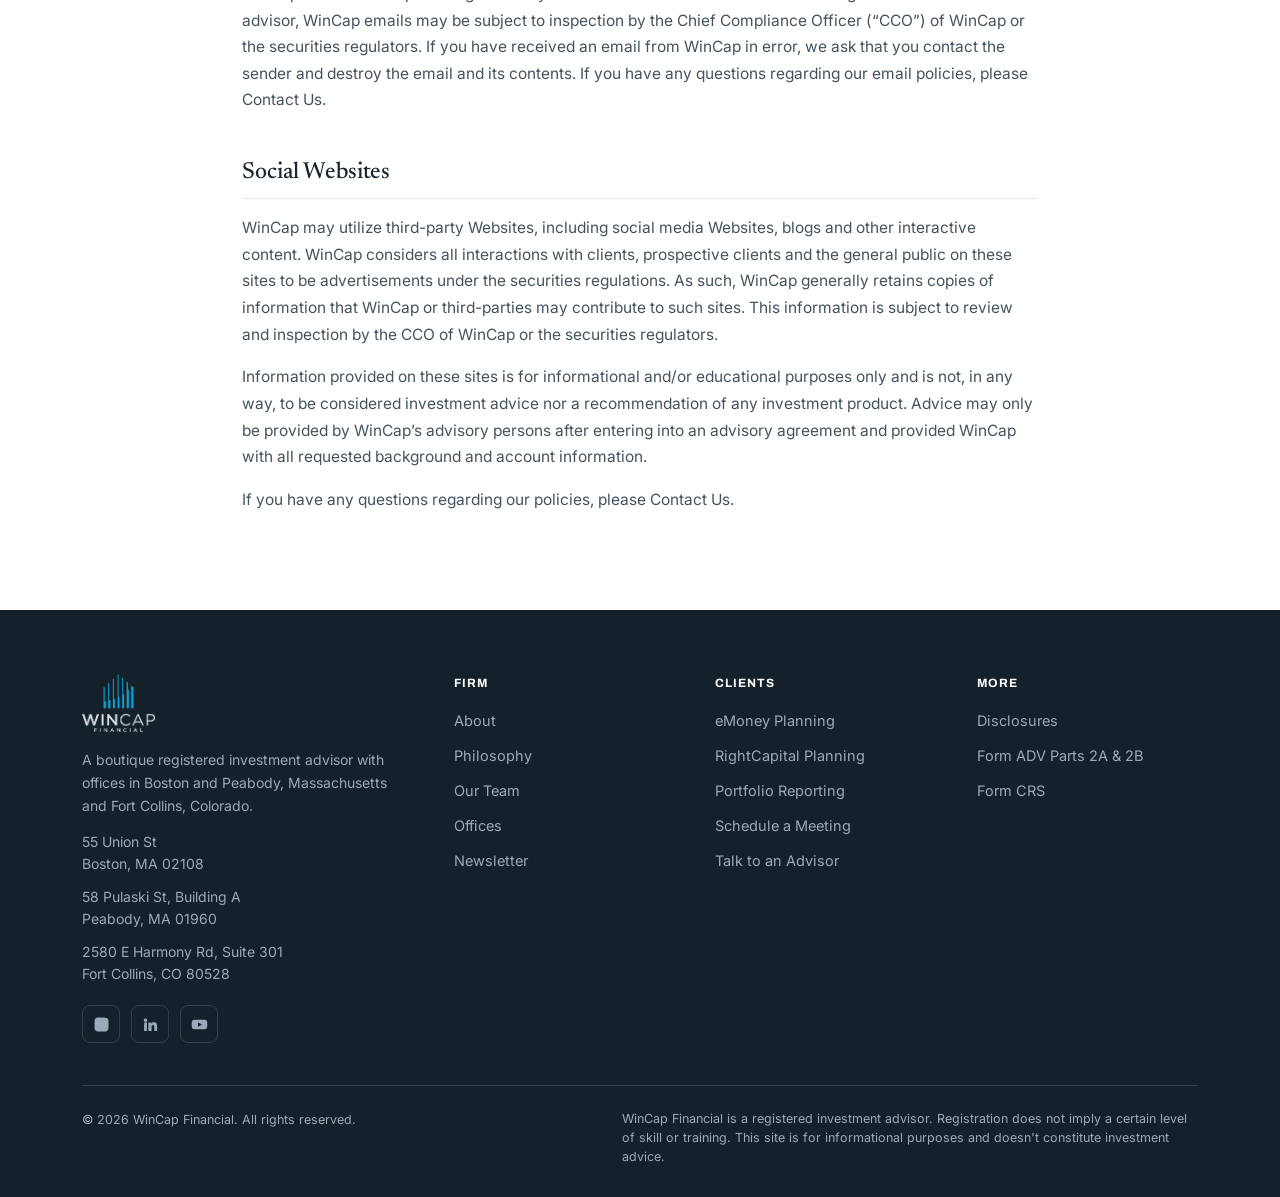
==== commit 5c6f6e32: "Add the Peabody office to the locations section and footers Third office at 58 Pulaski St, Building " ====
--- a/disclosures.html
+++ b/disclosures.html
@@ -128,8 +128,8 @@
     <div class="foot-top">
       <div class="foot-brand">
         <img class="lg" src="wincap-logo-light.png" alt="WinCap Financial">
-        <p>A boutique registered investment advisor with offices in Boston, Massachusetts and Fort Collins, Colorado.</p>
-        <address class="foot-addr"><span>55 Union St<br>Boston, MA 02108</span><span>2580 E Harmony Rd, Suite 301<br>Fort Collins, CO 80528</span></address>
+        <p>A boutique registered investment advisor with offices in Boston and Peabody, Massachusetts and Fort Collins, Colorado.</p>
+        <address class="foot-addr"><span>55 Union St<br>Boston, MA 02108</span><span>58 Pulaski St, Building A<br>Peabody, MA 01960</span><span>2580 E Harmony Rd, Suite 301<br>Fort Collins, CO 80528</span></address>
         <div class="socials">
           <a href="https://www.instagram.com/wincapcharts/" target="_blank" rel="noopener" aria-label="Instagram"><svg viewBox="0 0 24 24"><path d="M12 2.2c3.2 0 3.6 0 4.9.1 1.2.1 1.8.3 2.2.4.6.2 1 .5 1.4.9.4.4.7.8.9 1.4.2.4.4 1 .4 2.2.1 1.3.1 1.7.1 4.9s0 3.6-.1 4.9c-.1 1.2-.3 1.8-.4 2.2-.2.6-.5 1-.9 1.4-.4.4-.8.7-1.4.9-.4.2-1 .4-2.2.4-1.3.1-1.7.1-4.9.1s-3.6 0-4.9-.1c-1.2-.1-1.8-.3-2.2-.4-.6-.2-1-.5-1.4-.9-.4-.4-.7-.8-.9-1.4-.2-.4-.4-1-.4-2.2C2.2 15.6 2.2 15.2 2.2 12s0-3.6.1-4.9c.1-1.2.3-1.8.4-2.2.2-.6.5-1 .9-1.4.4-.4.8-.7 1.4-.9.4-.2 1-.4 2.2-.4C8.4 2.2 8.8 2.2 12 2.2zm0 3.1a4.9 4.9 0 1 1 0 9.8 4.9 4.9 0 0 1 0-9.8zm0 8a3.1 3.1 0 1 0 0-6.2 3.1 3.1 0 0 0 0 6.2zm6.3-8.2a1.15 1.15 0 1 1-2.3 0 1.15 1.15 0 0 1 2.3 0z"/></svg></a>
           <a href="https://www.linkedin.com/newsletters/wincap-financial-6926711688083718144" target="_blank" rel="noopener" aria-label="LinkedIn"><svg viewBox="0 0 24 24"><path d="M4.98 3.5a2.5 2.5 0 1 1 0 5 2.5 2.5 0 0 1 0-5zM3 9h4v12H3zM9 9h3.8v1.7h.1c.5-1 1.8-2 3.7-2 4 0 4.7 2.6 4.7 6V21h-4v-5.3c0-1.3 0-2.9-1.8-2.9s-2 1.4-2 2.8V21H9z"/></svg></a>
@@ -149,7 +149,7 @@
         <a href="https://wealth.emaplan.com/ema/Signin?ema" target="_blank" rel="noopener">eMoney Planning</a>
         <a href="https://app.rightcapital.com/" target="_blank" rel="noopener">RightCapital Planning</a>
         <a href="https://bd3.bdreporting.com/Auth/WinCap/SignIn" target="_blank" rel="noopener">Portfolio Reporting</a>
-        <a href="https://calendly.com/wincapfinancial" target="_blank" rel="noopener">Schedule a Meeting</a>
+        <a href="index.html#schedule">Schedule a Meeting</a>
         <a href="https://connect.emaplan.com/a5t" target="_blank" rel="noopener">Talk to an Advisor</a>
       </div>
       <div class="foot-col">
--- a/styles.css
+++ b/styles.css
@@ -172,9 +172,22 @@
   .bio-head h3{font-family:var(--serif);font-weight:500;font-size:1.7rem;color:var(--text-dark);margin-bottom:6px}
   .bio-creds{font-size:.62em;color:var(--text-muted);letter-spacing:.01em}
   .bio-role{font-size:14.5px;color:var(--text-muted)}
+  .bio-contact{display:flex;flex-wrap:wrap;align-items:center;margin-top:9px;font-size:14px;line-height:1.6}
+  .bio-contact a{color:var(--text-muted);transition:color .2s var(--ease)}
+  .bio-contact a:hover{color:var(--blue);text-decoration:underline;text-underline-offset:2px}
+  .bio-sep{padding:0 10px;color:#C6D2DB}
   .bio-body{padding:26px 32px 32px}
   .bio-body p{font-size:15.5px;line-height:1.72;margin-bottom:15px}
   .bio-body p:last-of-type{margin-bottom:0}
+  .bio-actions{display:flex;flex-wrap:wrap;gap:10px;margin-top:16px}
+  .bio-act{display:inline-flex;align-items:center;gap:8px;font-family:var(--grotesk);font-weight:600;font-size:13.5px;padding:10px 16px;border-radius:7px;border:1px solid var(--line);color:var(--text-dark);transition:background .25s var(--ease),color .25s var(--ease),border-color .25s var(--ease)}
+  .bio-act svg{width:15px;height:15px;flex-shrink:0}
+  .bio-act:not(.bio-act-primary) svg{fill:currentColor}
+  .bio-act:hover{border-color:var(--blue);color:var(--blue)}
+  .bio-act-primary{background:var(--blue);border-color:var(--blue);color:#fff}
+  .bio-act-primary:hover{background:var(--blue-deep);border-color:var(--blue-deep);color:#fff}
+  .bio-act .arrow{transition:transform .25s var(--ease)}
+  .bio-act:hover .arrow{transform:translateX(3px)}
 
   /* Resources */
   .res-grid{display:grid;grid-template-columns:repeat(2,1fr);gap:22px}
@@ -187,8 +200,20 @@
   .res-link{font-family:var(--grotesk);font-weight:600;font-size:14px;color:var(--blue);display:inline-flex;align-items:center;gap:7px;transition:gap .25s}
   .res-card:hover .res-link{gap:11px}
 
+  /* Scheduling picker */
+  .sched-list{display:flex;flex-direction:column;gap:14px;max-width:840px}
+  .sched-row{display:grid;grid-template-columns:auto 1fr auto;gap:22px;align-items:center;background:var(--white);border:1px solid var(--line);border-radius:var(--radius);padding:18px 26px;transition:border-color .25s var(--ease),box-shadow .25s var(--ease)}
+  .sched-row:hover{border-color:#C6D2DB;box-shadow:0 12px 30px -18px rgba(26,39,48,.3)}
+  .sched-photo{width:56px;height:56px;border-radius:50%;object-fit:cover;background:var(--paper)}
+  .sched-who{display:flex;flex-direction:column;gap:2px;min-width:0}
+  .sched-name{font-family:var(--sans);font-weight:600;font-size:17px;color:var(--text-dark)}
+  .sched-creds{font-weight:500;font-size:.84em;color:var(--text-muted)}
+  .sched-role{font-size:14px;color:var(--text-muted)}
+  .sched-cta{font-family:var(--grotesk);font-weight:600;font-size:14px;color:var(--blue);display:inline-flex;align-items:center;gap:7px;white-space:nowrap;transition:gap .25s var(--ease)}
+  .sched-row:hover .sched-cta{gap:11px}
+
   /* Offices */
-  .loc-grid{display:grid;grid-template-columns:repeat(2,1fr);gap:22px}
+  .loc-grid{display:grid;grid-template-columns:repeat(3,1fr);gap:22px}
   .loc-card{background:var(--white);border:1px solid var(--line);border-radius:var(--radius);padding:30px;display:flex;flex-direction:column;transition:border-color .25s var(--ease),box-shadow .25s var(--ease)}
   .loc-card:hover{border-color:#C6D2DB;box-shadow:0 12px 30px -18px rgba(26,39,48,.3)}
   .loc-ico{width:44px;height:44px;border-radius:9px;background:var(--blue-soft);display:grid;place-items:center;margin-bottom:20px}
@@ -357,9 +382,10 @@
 
   /* Link back to the full philosophy page from the homepage teaser */
   .phil-more{margin-top:34px}
-  /* Tighten nav spacing before the links collapse into the burger menu */
+  /* Tighten nav spacing before the links collapse, and drop the offices to two-up */
   @media(max-width:1120px){
     .nav-links{gap:20px}
+    .loc-grid{grid-template-columns:repeat(2,1fr)}
   }
 
   @media(max-width:960px){
@@ -385,6 +411,9 @@
     .bio-panel{max-height:100vh;border-radius:0}
     .bio-head{grid-template-columns:1fr;justify-items:center;text-align:center;padding:56px 22px 22px;gap:16px}
     .bio-body{padding:22px 22px 32px}
+    .bio-contact,.bio-actions{justify-content:center}
+    .sched-row{grid-template-columns:auto 1fr;gap:8px 16px;padding:16px 20px}
+    .sched-cta{grid-column:1/-1;justify-content:flex-end}
     .hero{min-height:440px}
     .hero-logo{height:96px}
     .hero-mark{padding:0 22px}
